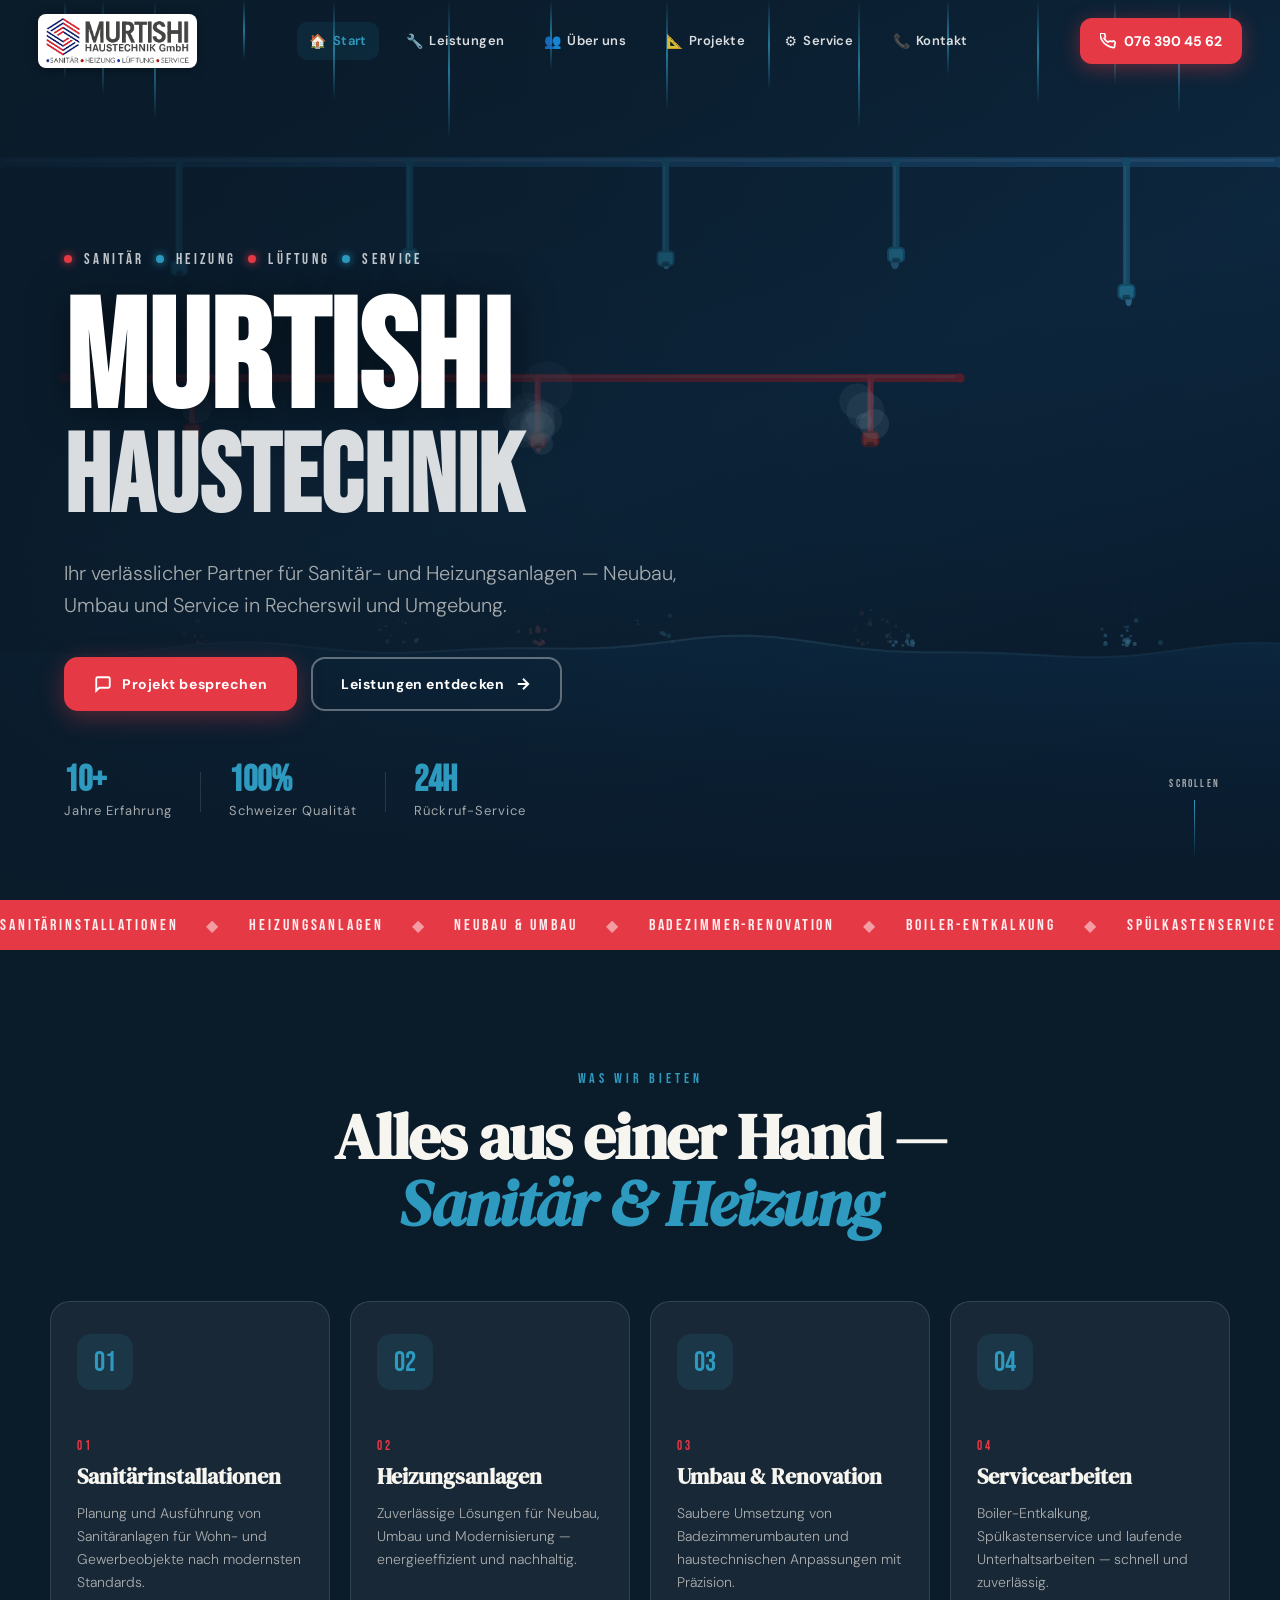
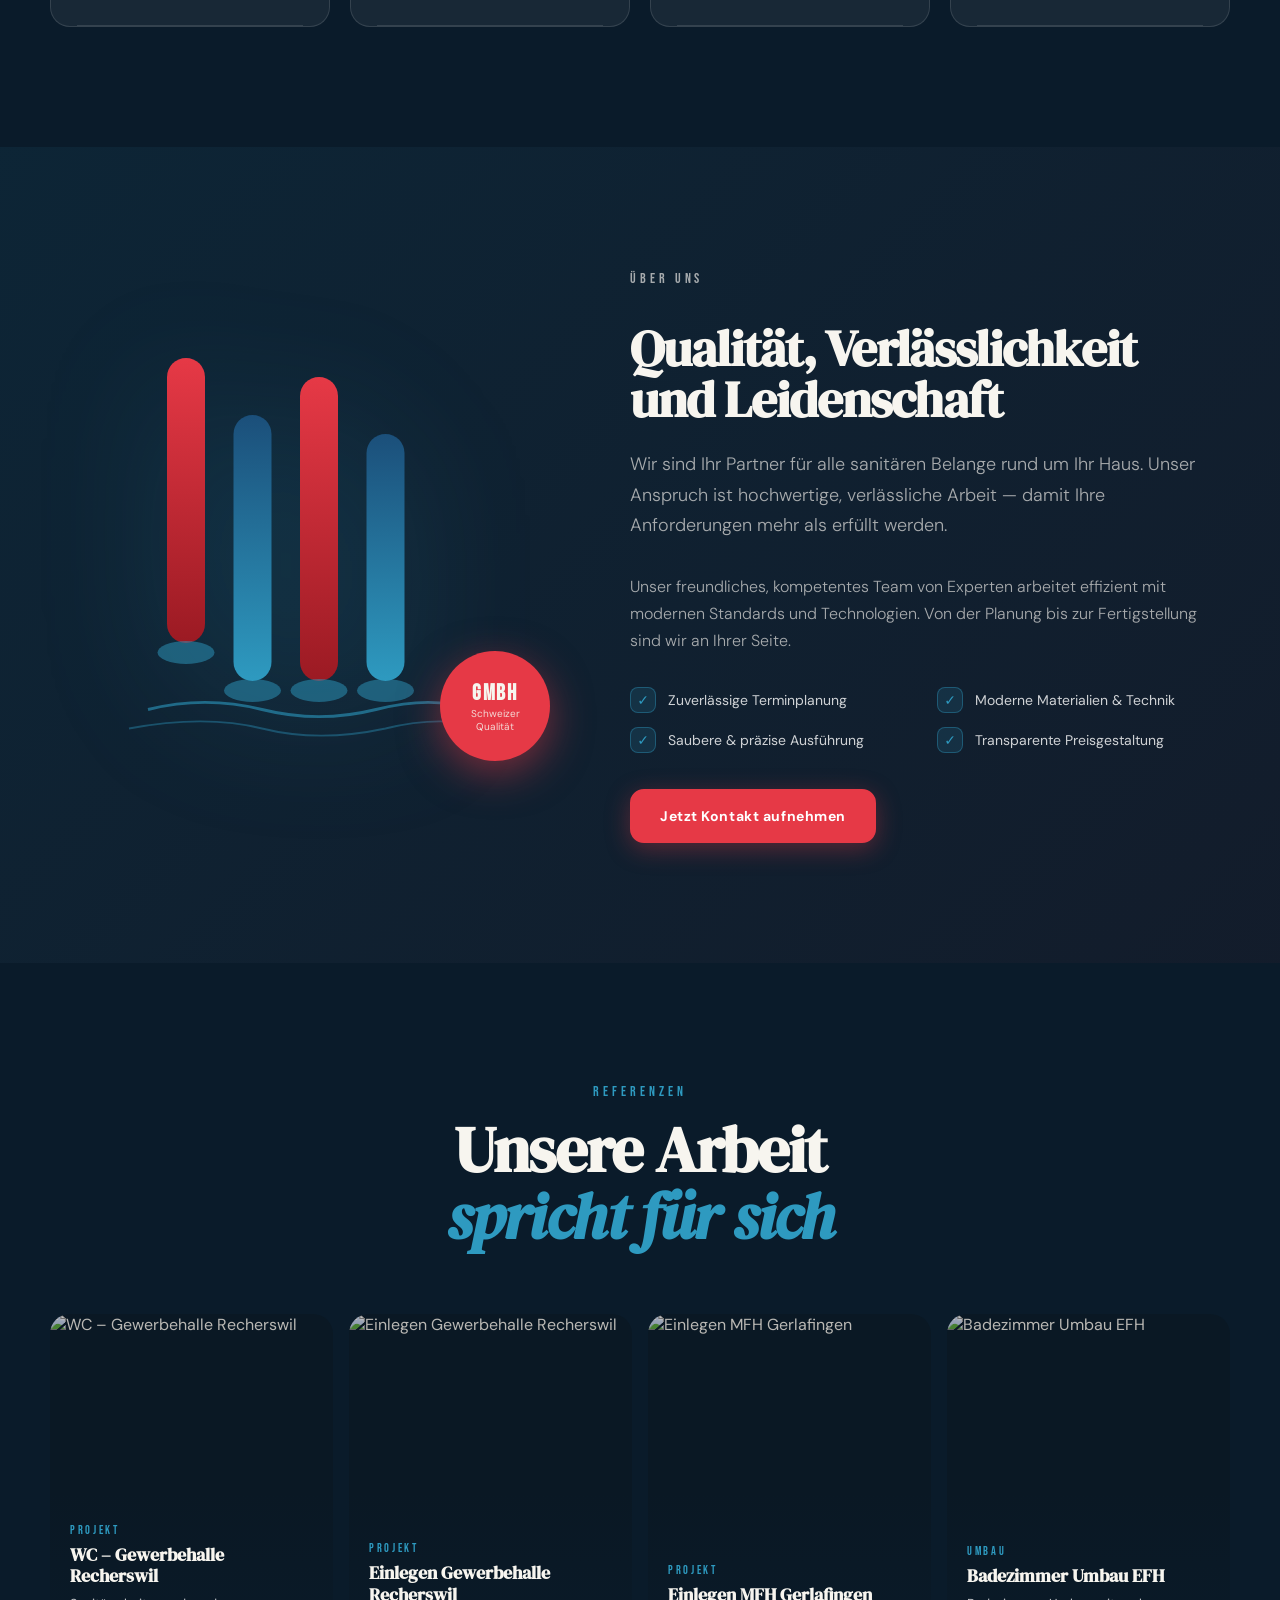
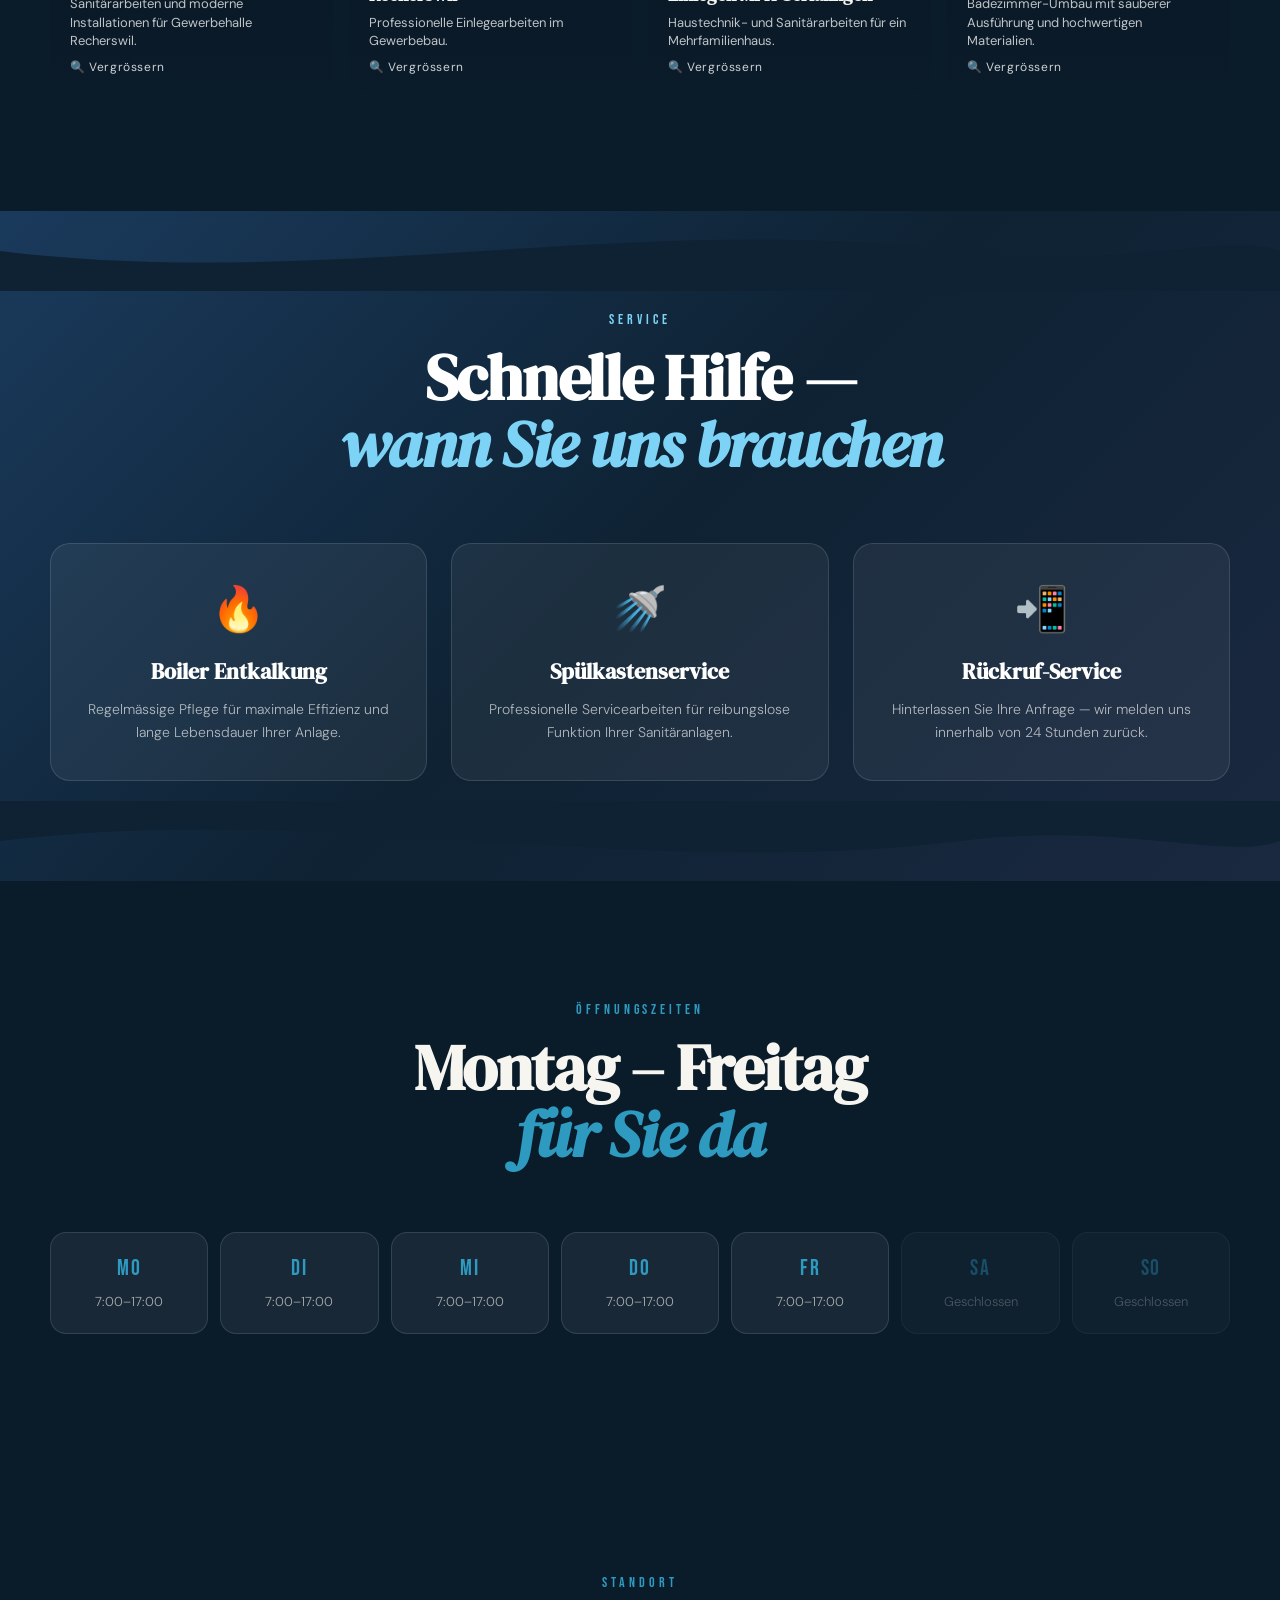
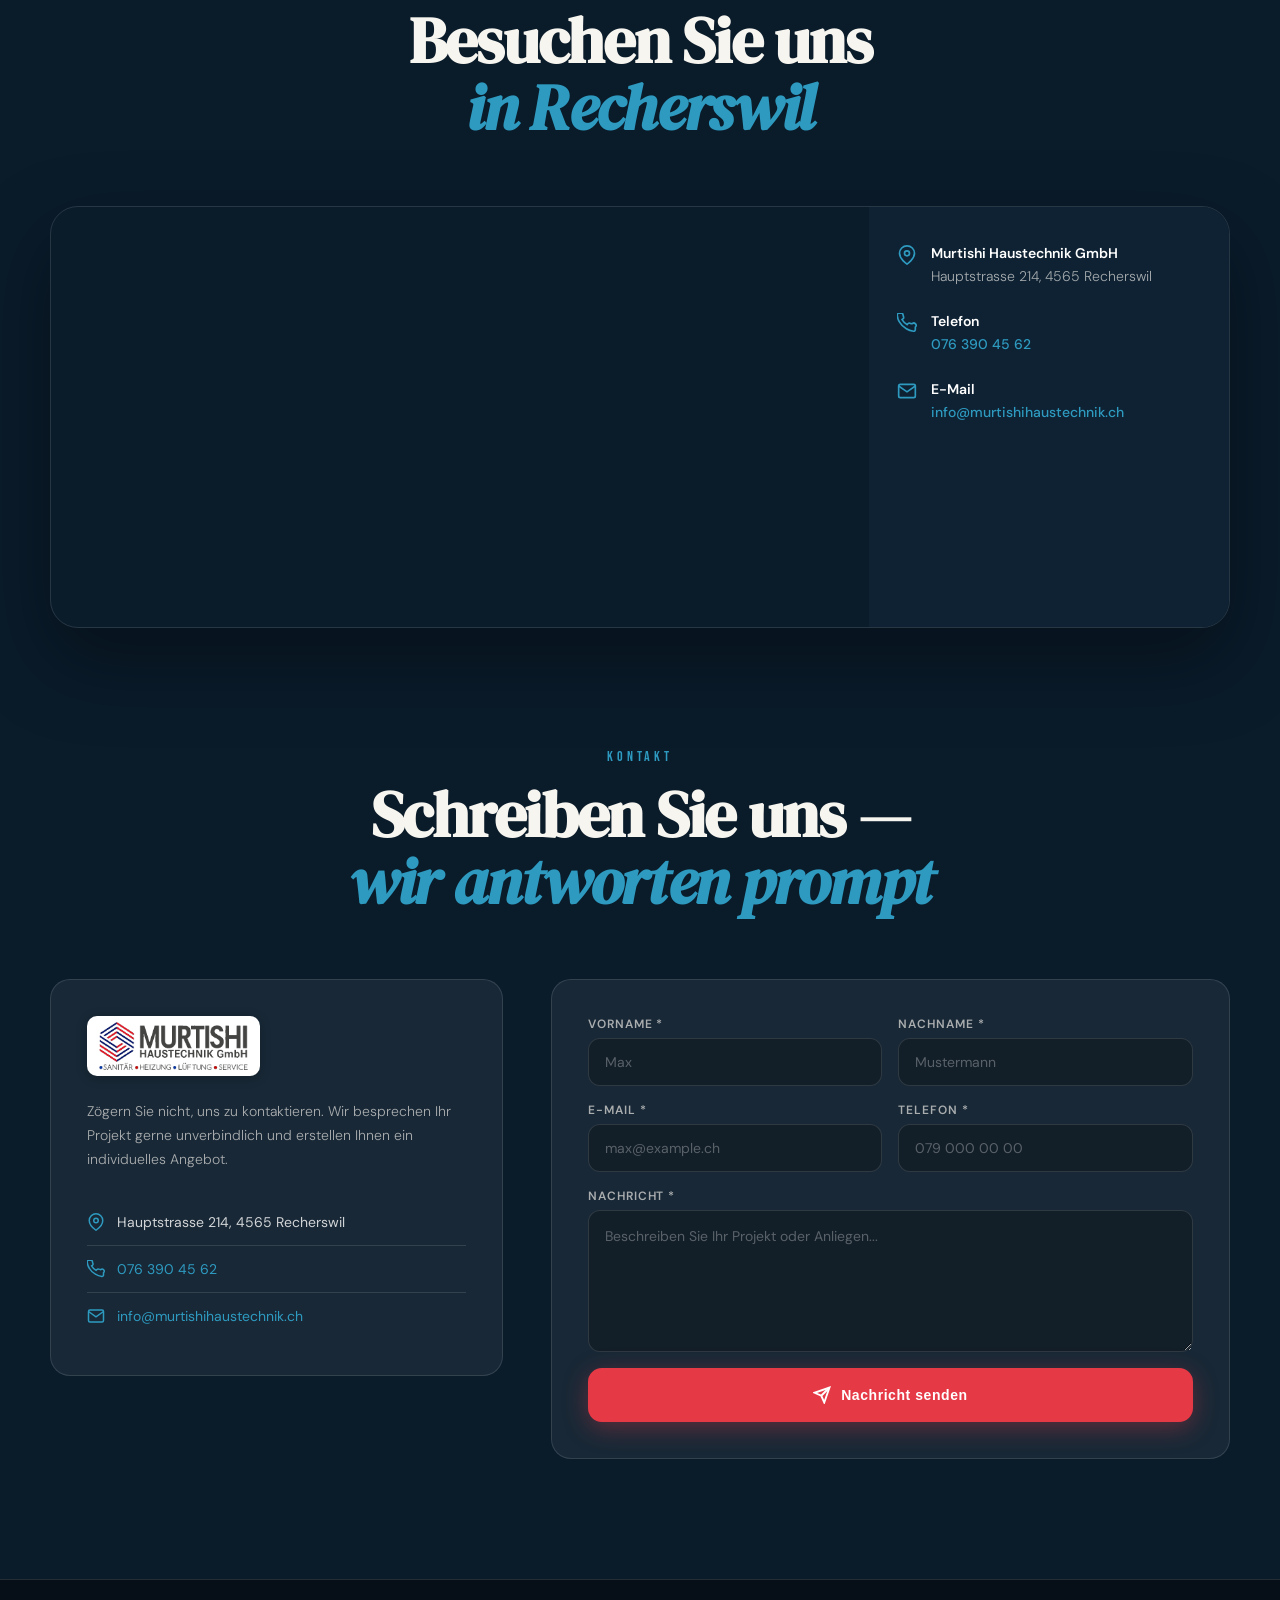
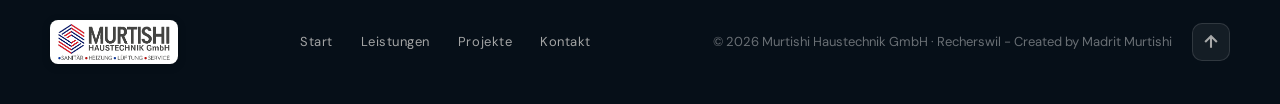
==== index.html @ e4f998e2 "Murtishi Haustechnik Website" ====
<!doctype html>
<html lang="de">
<head>
  <meta charset="utf-8" />
  <meta name="viewport" content="width=device-width, initial-scale=1" />
  <title>Murtishi Haustechnik GmbH | Sanitär · Heizung · Lüftung · Service</title>
  <meta name="description" content="Murtishi Haustechnik GmbH – verlässlicher Partner für Sanitär- und Heizungsanlagen bei Neubau und Umbau in Recherswil." />
  <link rel="preconnect" href="https://fonts.googleapis.com">
  <link rel="preconnect" href="https://fonts.gstatic.com" crossorigin>
  <link href="https://fonts.googleapis.com/css2?family=Bebas+Neue&family=DM+Sans:ital,wght@0,300;0,400;0,500;0,700;1,300&family=DM+Serif+Display:ital@0;1&display=swap" rel="stylesheet">
  <link rel="stylesheet" href="style.css" />
  <script src="https://identity.netlify.com/v1/netlify-identity-widget.js"></script>
</head>
<body>

  <!-- ══════════ NAVIGATION ══════════ -->
  <header class="topbar" id="topbar">
    <a class="brand" href="#home" aria-label="Murtishi Haustechnik Startseite">
      <img src="assets/img/logo.png" alt="Murtishi Haustechnik GmbH" class="brand-logo">
    </a>

    <button class="menu-toggle" type="button" aria-label="Menü öffnen" aria-expanded="false" aria-controls="mainNav">
      <span></span><span></span><span></span>
    </button>

    <nav class="main-nav" id="mainNav">
      <a href="#home" class="nav-link"><span class="nav-icon">🏠</span><span>Start</span></a>
      <a href="#leistungen" class="nav-link"><span class="nav-icon">🔧</span><span>Leistungen</span></a>
      <a href="#ueber-uns" class="nav-link"><span class="nav-icon">👥</span><span>Über uns</span></a>
      <a href="#projekte" class="nav-link"><span class="nav-icon">📐</span><span>Projekte</span></a>
      <a href="#service" class="nav-link"><span class="nav-icon">⚙️</span><span>Service</span></a>
      <a href="#kontakt" class="nav-link"><span class="nav-icon">📞</span><span>Kontakt</span></a>
    </nav>

    <a class="nav-cta" href="tel:+41763904562">
      <svg width="16" height="16" fill="none" stroke="currentColor" stroke-width="2.5" viewBox="0 0 24 24"><path d="M22 16.92v3a2 2 0 01-2.18 2 19.79 19.79 0 01-8.63-3.07A19.5 19.5 0 013.07 11 19.79 19.79 0 01.22 2.38 2 2 0 012.2.22h3a2 2 0 012 1.72 12.84 12.84 0 00.7 2.81 2 2 0 01-.45 2.11L6.09 7.91a16 16 0 006 6l1.27-1.27a2 2 0 012.11-.45 12.84 12.84 0 002.81.7A2 2 0 0122 16.92z"/></svg>
      076 390 45 62
    </a>
  </header>

  <main>

    <!-- ══════════ HERO mit Wasserfall-Animation ══════════ -->
    <section class="hero" id="home">
      <!-- Wasserfall Hintergrund-Animation -->
      <div class="waterfall-bg">
        <canvas id="waterfallCanvas"></canvas>
        <div class="water-overlay"></div>
      </div>

      <!-- Wasserfall-Tropfen (CSS) -->
      <div class="drops-container">
        <div class="drop"></div><div class="drop"></div><div class="drop"></div>
        <div class="drop"></div><div class="drop"></div><div class="drop"></div>
        <div class="drop"></div><div class="drop"></div><div class="drop"></div>
        <div class="drop"></div><div class="drop"></div><div class="drop"></div>
        <div class="drop"></div><div class="drop"></div><div class="drop"></div>
      </div>

      <div class="hero-content">
        <div class="hero-tag reveal">
          <span class="dot red"></span>Sanitär
          <span class="dot blue"></span>Heizung
          <span class="dot red"></span>Lüftung
          <span class="dot blue"></span>Service
        </div>
        <h1 class="hero-title reveal">
          <span class="line1">Murtishi</span>
          <span class="line2">Haus<em>technik</em></span>
        </h1>
        <p class="hero-sub reveal">Ihr verlässlicher Partner für Sanitär- und Heizungsanlagen — Neubau, Umbau und Service in Recherswil und Umgebung.</p>
        <div class="hero-actions reveal">
          <a class="btn primary" href="#kontakt">
            <svg width="18" height="18" fill="none" stroke="currentColor" stroke-width="2.5" viewBox="0 0 24 24"><path d="M21 15a2 2 0 01-2 2H7l-4 4V5a2 2 0 012-2h14a2 2 0 012 2z"/></svg>
            Projekt besprechen
          </a>
          <a class="btn ghost" href="#leistungen">
            Leistungen entdecken
            <svg width="18" height="18" fill="none" stroke="currentColor" stroke-width="2.5" viewBox="0 0 24 24"><path d="M5 12h14M12 5l7 7-7 7"/></svg>
          </a>
        </div>
        <div class="hero-stats reveal">
          <div class="stat"><strong>10+</strong><span>Jahre Erfahrung</span></div>
          <div class="stat-div"></div>
          <div class="stat"><strong>100%</strong><span>Schweizer Qualität</span></div>
          <div class="stat-div"></div>
          <div class="stat"><strong>24h</strong><span>Rückruf-Service</span></div>
        </div>
      </div>

      <div class="hero-scroll-hint">
        <span>Scrollen</span>
        <div class="scroll-line"></div>
      </div>
    </section>

    <!-- ══════════ LEISTUNGSBAND ══════════ -->
    <div class="band">
      <div class="band-track">
        <span>Sanitärinstallationen</span>
        <span class="band-dot">◆</span>
        <span>Heizungsanlagen</span>
        <span class="band-dot">◆</span>
        <span>Neubau & Umbau</span>
        <span class="band-dot">◆</span>
        <span>Badezimmer-Renovation</span>
        <span class="band-dot">◆</span>
        <span>Boiler-Entkalkung</span>
        <span class="band-dot">◆</span>
        <span>Spülkastenservice</span>
        <span class="band-dot">◆</span>
        <span>Lüftungsanlagen</span>
        <span class="band-dot">◆</span>
        <span>Sanitärinstallationen</span>
        <span class="band-dot">◆</span>
        <span>Heizungsanlagen</span>
        <span class="band-dot">◆</span>
        <span>Neubau & Umbau</span>
        <span class="band-dot">◆</span>
        <span>Badezimmer-Renovation</span>
        <span class="band-dot">◆</span>
        <span>Boiler-Entkalkung</span>
        <span class="band-dot">◆</span>
      </div>
    </div>

    <!-- ══════════ LEISTUNGEN ══════════ -->
    <section class="section" id="leistungen">
      <div class="wrap">
        <div class="section-head reveal">
          <p class="eyebrow">Was wir bieten</p>
          <h2>Alles aus einer Hand —<br><em>Sanitär & Heizung</em></h2>
        </div>
        <div class="service-grid">
          <article class="scard reveal">
            <div class="scard-icon">
              <svg width="36" height="36" fill="none" stroke="currentColor" stroke-width="1.5" viewBox="0 0 24 24"><path d="M21 16V8a2 2 0 00-1-1.73l-7-4a2 2 0 00-2 0l-7 4A2 2 0 003 8v8a2 2 0 001 1.73l7 4a2 2 0 002 0l7-4A2 2 0 0021 16z"/><polyline points="3.27 6.96 12 12.01 20.73 6.96"/><line x1="12" y1="22.08" x2="12" y2="12"/></svg>
            </div>
            <span class="scard-num">01</span>
            <h3>Sanitär&shy;installationen</h3>
            <p>Planung und Ausführung von Sanitäranlagen für Wohn- und Gewerbeobjekte nach modernsten Standards.</p>
            <div class="scard-line"></div>
          </article>
          <article class="scard reveal">
            <div class="scard-icon">
              <svg width="36" height="36" fill="none" stroke="currentColor" stroke-width="1.5" viewBox="0 0 24 24"><path d="M12 22s8-4 8-10V5l-8-3-8 3v7c0 6 8 10 8 10z"/></svg>
            </div>
            <span class="scard-num">02</span>
            <h3>Heizungs&shy;anlagen</h3>
            <p>Zuverlässige Lösungen für Neubau, Umbau und Modernisierung — energieeffizient und nachhaltig.</p>
            <div class="scard-line"></div>
          </article>
          <article class="scard reveal">
            <div class="scard-icon">
              <svg width="36" height="36" fill="none" stroke="currentColor" stroke-width="1.5" viewBox="0 0 24 24"><rect x="3" y="3" width="18" height="18" rx="2"/><path d="M9 9h6M9 12h6M9 15h4"/></svg>
            </div>
            <span class="scard-num">03</span>
            <h3>Umbau & Renovation</h3>
            <p>Saubere Umsetzung von Badezimmerumbauten und haustechnischen Anpassungen mit Präzision.</p>
            <div class="scard-line"></div>
          </article>
          <article class="scard reveal">
            <div class="scard-icon">
              <svg width="36" height="36" fill="none" stroke="currentColor" stroke-width="1.5" viewBox="0 0 24 24"><circle cx="12" cy="12" r="3"/><path d="M19.07 4.93a10 10 0 010 14.14M4.93 4.93a10 10 0 000 14.14"/></svg>
            </div>
            <span class="scard-num">04</span>
            <h3>Service&shy;arbeiten</h3>
            <p>Boiler-Entkalkung, Spülkastenservice und laufende Unterhaltsarbeiten — schnell und zuverlässig.</p>
            <div class="scard-line"></div>
          </article>
        </div>
      </div>
    </section>

    <!-- ══════════ ÜBER UNS ══════════ -->
    <section class="about-section" id="ueber-uns">
      <div class="wrap about-wrap">
        <div class="about-visual reveal">
          <div class="about-shape">
            <svg viewBox="0 0 400 450" fill="none" xmlns="http://www.w3.org/2000/svg">
              <!-- Stilisierter Wasserfall / Rohr-Grafik -->
              <rect x="60" y="20" width="40" height="300" rx="20" fill="url(#pipe1)"/>
              <rect x="130" y="80" width="40" height="280" rx="20" fill="url(#pipe2)"/>
              <rect x="200" y="40" width="40" height="320" rx="20" fill="url(#pipe1)"/>
              <rect x="270" y="100" width="40" height="260" rx="20" fill="url(#pipe2)"/>
              <!-- Wassereffekt unten -->
              <ellipse cx="80" cy="330" rx="30" ry="12" fill="#2e9ac0" opacity="0.5"/>
              <ellipse cx="150" cy="370" rx="30" ry="12" fill="#2e9ac0" opacity="0.5"/>
              <ellipse cx="220" cy="370" rx="30" ry="12" fill="#2e9ac0" opacity="0.5"/>
              <ellipse cx="290" cy="370" rx="30" ry="12" fill="#2e9ac0" opacity="0.5"/>
              <!-- Wellenlinien -->
              <path d="M40 390 Q100 375 160 390 Q220 405 280 390 Q340 375 380 390" stroke="#2e9ac0" stroke-width="3" opacity="0.6" fill="none"/>
              <path d="M20 410 Q100 395 160 410 Q220 425 290 410 Q350 395 400 410" stroke="#2e9ac0" stroke-width="2" opacity="0.4" fill="none"/>
              <defs>
                <linearGradient id="pipe1" x1="0" y1="0" x2="0" y2="1">
                  <stop offset="0%" stop-color="#e63946"/>
                  <stop offset="100%" stop-color="#9b1a23"/>
                </linearGradient>
                <linearGradient id="pipe2" x1="0" y1="0" x2="0" y2="1">
                  <stop offset="0%" stop-color="#1b4f7a"/>
                  <stop offset="100%" stop-color="#2e9ac0"/>
                </linearGradient>
              </defs>
            </svg>
          </div>
          <div class="about-badge">
            <strong>GmbH</strong>
            <span>Schweizer<br>Qualität</span>
          </div>
        </div>
        <div class="about-content reveal">
          <p class="eyebrow">Über uns</p>
          <h2>Qualität, Verlässlichkeit<br>und <em>Leidenschaft</em></h2>
          <p class="about-lead">Wir sind Ihr Partner für alle sanitären Belange rund um Ihr Haus. Unser Anspruch ist hochwertige, verlässliche Arbeit — damit Ihre Anforderungen mehr als erfüllt werden.</p>
          <p>Unser freundliches, kompetentes Team von Experten arbeitet effizient mit modernen Standards und Technologien. Von der Planung bis zur Fertigstellung sind wir an Ihrer Seite.</p>
          <div class="about-features">
            <div class="afeat"><div class="afeat-icon">✓</div><span>Zuverlässige Terminplanung</span></div>
            <div class="afeat"><div class="afeat-icon">✓</div><span>Moderne Materialien & Technik</span></div>
            <div class="afeat"><div class="afeat-icon">✓</div><span>Saubere & präzise Ausführung</span></div>
            <div class="afeat"><div class="afeat-icon">✓</div><span>Transparente Preisgestaltung</span></div>
          </div>
          <a class="btn primary" href="#kontakt">Jetzt Kontakt aufnehmen</a>
        </div>
      </div>
    </section>

    <!-- ══════════ PROJEKTE ══════════ -->
    <section class="section" id="projekte">
      <div class="wrap">
        <div class="section-head reveal">
          <p class="eyebrow">Referenzen</p>
          <h2>Unsere Arbeit<br><em>spricht für sich</em></h2>
        </div>
        <div class="project-grid">
          <article class="pcard reveal">
            <div class="pcard-img">
              <img src="https://murtishihaustechnik.ch/.cm4all/uproc.php/0/.IMG_0296.jpg/picture-200?_=19ab09d5cd1" alt="WC Gewerbehalle Recherswil" loading="lazy">
              <div class="pcard-overlay">
                <span class="pcard-cat">Projekt</span>
                <h3>WC – Gewerbehalle Recherswil</h3>
              </div>
            </div>
          </article>
          <article class="pcard reveal">
            <div class="pcard-img">
              <img src="https://murtishihaustechnik.ch/.cm4all/uproc.php/0/.IMG_9589.jpg/picture-200?_=19ab09d7ee4" alt="Einlegen Gewerbehalle" loading="lazy">
              <div class="pcard-overlay">
                <span class="pcard-cat">Projekt</span>
                <h3>Einlegen Gewerbehalle Recherswil</h3>
              </div>
            </div>
          </article>
          <article class="pcard reveal">
            <div class="pcard-img">
              <img src="https://murtishihaustechnik.ch/.cm4all/uproc.php/0/.Screenshot%202025-11-22%20140717.png/picture-200?_=19ab0a02d33" alt="MFH Gerlafingen" loading="lazy">
              <div class="pcard-overlay">
                <span class="pcard-cat">Projekt</span>
                <h3>Einlegen MFH Gerlafingen</h3>
              </div>
            </div>
          </article>
          <article class="pcard reveal">
            <div class="pcard-img">
              <img src="https://murtishihaustechnik.ch/.cm4all/uproc.php/0/.IMG_1553.jpg/picture-200?_=19ab0a97743" alt="Badezimmer Umbau" loading="lazy">
              <div class="pcard-overlay">
                <span class="pcard-cat">Umbau</span>
                <h3>Badezimmer Umbau EFH</h3>
              </div>
            </div>
          </article>
        </div>
      </div>
    </section>

    <!-- ══════════ SERVICE ══════════ -->
    <section class="service-section" id="service">
      <div class="water-wave-top">
        <svg viewBox="0 0 1440 80" preserveAspectRatio="none"><path d="M0,40 C360,80 720,0 1080,40 C1260,60 1380,20 1440,40 L1440,80 L0,80 Z" fill="#0e2233"/></svg>
      </div>
      <div class="wrap">
        <div class="section-head reveal">
          <p class="eyebrow" style="color:#7dd3f5">Service</p>
          <h2 style="color:#fff">Schnelle Hilfe —<br><em style="color:#7dd3f5">wann Sie uns brauchen</em></h2>
        </div>
        <div class="service-cards">
          <article class="svcard reveal">
            <div class="svcard-icon">🔥</div>
            <h3>Boiler Entkalkung</h3>
            <p>Regelmässige Pflege für maximale Effizienz und lange Lebensdauer Ihrer Anlage.</p>
          </article>
          <article class="svcard reveal">
            <div class="svcard-icon">🚿</div>
            <h3>Spülkastenservice</h3>
            <p>Professionelle Servicearbeiten für reibungslose Funktion Ihrer Sanitäranlagen.</p>
          </article>
          <article class="svcard reveal">
            <div class="svcard-icon">📲</div>
            <h3>Rückruf-Service</h3>
            <p>Hinterlassen Sie Ihre Anfrage — wir melden uns innerhalb von 24 Stunden zurück.</p>
          </article>
        </div>
      </div>
      <div class="water-wave-bottom">
        <svg viewBox="0 0 1440 80" preserveAspectRatio="none"><path d="M0,40 C360,0 720,80 1080,40 C1260,20 1380,60 1440,40 L1440,0 L0,0 Z" fill="#0e2233"/></svg>
      </div>
    </section>

    <!-- ══════════ ÖFFNUNGSZEITEN ══════════ -->
    <section class="section" id="oeffnungszeiten">
      <div class="wrap">
        <div class="section-head reveal">
          <p class="eyebrow">Öffnungszeiten</p>
          <h2>Montag – Freitag<br><em>für Sie da</em></h2>
        </div>
        <div class="hours-strip reveal">
          <div class="hday"><span class="hday-name">Mo</span><span class="hday-time">7:00–17:00</span></div>
          <div class="hday"><span class="hday-name">Di</span><span class="hday-time">7:00–17:00</span></div>
          <div class="hday"><span class="hday-name">Mi</span><span class="hday-time">7:00–17:00</span></div>
          <div class="hday"><span class="hday-name">Do</span><span class="hday-time">7:00–17:00</span></div>
          <div class="hday"><span class="hday-name">Fr</span><span class="hday-time">7:00–17:00</span></div>
          <div class="hday closed"><span class="hday-name">Sa</span><span class="hday-time">Geschlossen</span></div>
          <div class="hday closed"><span class="hday-name">So</span><span class="hday-time">Geschlossen</span></div>
        </div>
      </div>
    </section>

    <!-- ══════════ KARTE ══════════ -->
    <section class="section map-section">
      <div class="wrap">
        <div class="section-head reveal">
          <p class="eyebrow">Standort</p>
          <h2>Besuchen Sie uns<br><em>in Recherswil</em></h2>
        </div>
        <div class="map-wrap reveal">
          <iframe title="Google Maps Murtishi Haustechnik" src="https://www.google.com/maps?q=Hauptstrasse%20214%2C%204565%20Recherswil%2C%20Schweiz&output=embed" loading="lazy" referrerpolicy="no-referrer-when-downgrade"></iframe>
          <div class="map-info">
            <div class="map-address">
              <svg width="20" height="20" fill="none" stroke="currentColor" stroke-width="2" viewBox="0 0 24 24"><path d="M21 10c0 7-9 13-9 13s-9-6-9-13a9 9 0 0118 0z"/><circle cx="12" cy="10" r="3"/></svg>
              <div>
                <strong>Murtishi Haustechnik GmbH</strong>
                <span>Hauptstrasse 214, 4565 Recherswil</span>
              </div>
            </div>
            <div class="map-address">
              <svg width="20" height="20" fill="none" stroke="currentColor" stroke-width="2" viewBox="0 0 24 24"><path d="M22 16.92v3a2 2 0 01-2.18 2 19.79 19.79 0 01-8.63-3.07A19.5 19.5 0 013.07 11 19.79 19.79 0 01.22 2.38 2 2 0 012.2.22h3a2 2 0 012 1.72 12.84 12.84 0 00.7 2.81 2 2 0 01-.45 2.11L6.09 7.91a16 16 0 006 6l1.27-1.27a2 2 0 012.11-.45 12.84 12.84 0 002.81.7A2 2 0 0122 16.92z"/></svg>
              <div>
                <strong>Telefon</strong>
                <a href="tel:+41763904562">076 390 45 62</a>
              </div>
            </div>
            <div class="map-address">
              <svg width="20" height="20" fill="none" stroke="currentColor" stroke-width="2" viewBox="0 0 24 24"><path d="M4 4h16c1.1 0 2 .9 2 2v12c0 1.1-.9 2-2 2H4c-1.1 0-2-.9-2-2V6c0-1.1.9-2 2-2z"/><polyline points="22,6 12,13 2,6"/></svg>
              <div>
                <strong>E-Mail</strong>
                <a href="mailto:info@murtishihaustechnik.ch">info@murtishihaustechnik.ch</a>
              </div>
            </div>
          </div>
        </div>
      </div>
    </section>

    <!-- ══════════ KONTAKT ══════════ -->
    <section class="contact-section" id="kontakt">
      <div class="wrap">
        <div class="section-head reveal">
          <p class="eyebrow">Kontakt</p>
          <h2>Schreiben Sie uns —<br><em>wir antworten prompt</em></h2>
        </div>
        <div class="contact-wrap">
          <div class="contact-info reveal">
            <img src="assets/img/logo.png" alt="Murtishi Haustechnik GmbH" class="contact-logo">
            <p>Zögern Sie nicht, uns zu kontaktieren. Wir besprechen Ihr Projekt gerne unverbindlich und erstellen Ihnen ein individuelles Angebot.</p>
            <div class="cinfo-item">
              <svg width="18" height="18" fill="none" stroke="currentColor" stroke-width="2" viewBox="0 0 24 24"><path d="M21 10c0 7-9 13-9 13s-9-6-9-13a9 9 0 0118 0z"/><circle cx="12" cy="10" r="3"/></svg>
              Hauptstrasse 214, 4565 Recherswil
            </div>
            <div class="cinfo-item">
              <svg width="18" height="18" fill="none" stroke="currentColor" stroke-width="2" viewBox="0 0 24 24"><path d="M22 16.92v3a2 2 0 01-2.18 2 19.79 19.79 0 01-8.63-3.07A19.5 19.5 0 013.07 11 19.79 19.79 0 01.22 2.38 2 2 0 012.2.22h3a2 2 0 012 1.72 12.84 12.84 0 00.7 2.81 2 2 0 01-.45 2.11L6.09 7.91a16 16 0 006 6l1.27-1.27a2 2 0 012.11-.45 12.84 12.84 0 002.81.7A2 2 0 0122 16.92z"/></svg>
              <a href="tel:+41763904562">076 390 45 62</a>
            </div>
            <div class="cinfo-item">
              <svg width="18" height="18" fill="none" stroke="currentColor" stroke-width="2" viewBox="0 0 24 24"><path d="M4 4h16c1.1 0 2 .9 2 2v12c0 1.1-.9 2-2 2H4c-1.1 0-2-.9-2-2V6c0-1.1.9-2 2-2z"/><polyline points="22,6 12,13 2,6"/></svg>
              <a href="mailto:info@murtishihaustechnik.ch">info@murtishihaustechnik.ch</a>
            </div>
          </div>

          <form class="contact-form reveal" action="https://formsubmit.co/info@murtishihaustechnik.ch" method="POST">
            <input type="hidden" name="_subject" value="Neue Anfrage über die Webseite">
            <input type="hidden" name="_captcha" value="false">
            <div class="form-row">
              <div class="form-field">
                <label>Vorname *</label>
                <input name="vorname" required placeholder="Max">
              </div>
              <div class="form-field">
                <label>Nachname *</label>
                <input name="nachname" required placeholder="Mustermann">
              </div>
            </div>
            <div class="form-row">
              <div class="form-field">
                <label>E-Mail *</label>
                <input type="email" name="email" required placeholder="max@example.ch">
              </div>
              <div class="form-field">
                <label>Telefon *</label>
                <input type="tel" name="telefon" required placeholder="079 000 00 00">
              </div>
            </div>
            <div class="form-field">
              <label>Nachricht *</label>
              <textarea name="nachricht" rows="5" required placeholder="Beschreiben Sie Ihr Projekt oder Anliegen..."></textarea>
            </div>
            <button class="btn primary" type="submit">
              <svg width="18" height="18" fill="none" stroke="currentColor" stroke-width="2.5" viewBox="0 0 24 24"><line x1="22" y1="2" x2="11" y2="13"/><polygon points="22 2 15 22 11 13 2 9 22 2"/></svg>
              Nachricht senden
            </button>
          </form>
        </div>
      </div>
    </section>

  </main>

  <!-- ══════════ FOOTER ══════════ -->
  <footer class="footer">
    <div class="wrap footer-inner">
      <img src="assets/img/logo.png" alt="Murtishi Haustechnik GmbH" class="footer-logo">
      <div class="footer-links">
        <a href="#home">Start</a>
        <a href="#leistungen">Leistungen</a>
        <a href="#projekte">Projekte</a>
        <a href="#kontakt">Kontakt</a>
      </div>
      <div class="footer-copy">
        <p>© 2026 Murtishi Haustechnik GmbH · Recherswil - Created by Madrit Murtishi</p>
        <a href="#home" class="back-top">
          <svg width="20" height="20" fill="none" stroke="currentColor" stroke-width="2.5" viewBox="0 0 24 24"><path d="M12 19V5M5 12l7-7 7 7"/></svg>
        </a>
      </div>
    </div>
  </footer>

  <script src="script.js"></script>

<script>
  if (window.netlifyIdentity) {
    window.netlifyIdentity.on("init", user => {
      if (!user && window.location.hash.includes("invite_token")) {
        window.netlifyIdentity.open("signup");
      }
    });
  }
</script>

</body>
</html>
---- style.css ----
/* ═══════════════════════════════════════════════
   MURTISHI HAUSTECHNIK — Redesign 2026
   Fonts: Bebas Neue (display), DM Serif Display (headings), DM Sans (body)
   Palette: Deep Navy · Red · Blue · White
═══════════════════════════════════════════════ */

:root {
  --navy:    #0e2233;
  --navy2:   #0a1b2a;
  --red:     #e63946;
  --red2:    #b52a35;
  --blue:    #2e9ac0;
  --blue2:   #1b6a8c;
  --white:   #f7f5ef;
  --muted:   rgba(247,245,239,0.65);
  --panel:   rgba(255,255,255,0.06);
  --line:    rgba(255,255,255,0.12);
  --gold:    #d4ae68;
  --shadow:  0 32px 80px rgba(0,0,0,0.35);
  --radius:  20px;
}

*, *::before, *::after { box-sizing: border-box; margin: 0; }
html { scroll-behavior: smooth; }
body {
  font-family: 'DM Sans', system-ui, sans-serif;
  background: var(--navy2);
  color: var(--white);
  overflow-x: hidden;
}
a { color: inherit; text-decoration: none; }
img { max-width: 100%; display: block; }

/* ══ TYPOGRAPHY ══ */
h1, h2 {
  font-family: 'DM Serif Display', Georgia, serif;
  line-height: 1.0;
  letter-spacing: -0.02em;
}
em { font-style: italic; color: var(--blue); }
h2 em { color: var(--blue); }
.eyebrow {
  font-family: 'Bebas Neue', sans-serif;
  font-size: 14px;
  letter-spacing: 0.28em;
  color: var(--blue);
  text-transform: uppercase;
  display: block;
  margin-bottom: 16px;
}
.wrap {
  width: min(1180px, calc(100% - 40px));
  margin: 0 auto;
}
.section { padding: 120px 0; }
.section-head {
  text-align: center;
  margin-bottom: 64px;
}
.section-head h2 {
  font-size: clamp(38px, 5vw, 72px);
  line-height: 1.05;
}

/* ══ NAV ══ */
.topbar {
  position: fixed;
  z-index: 1000;
  top: 0; left: 0; right: 0;
  height: 80px;
  padding: 0 clamp(16px, 3vw, 48px);
  display: flex;
  align-items: center;
  gap: 24px;
  background: rgba(14,34,51,0.0);
  backdrop-filter: blur(0px);
  transition: background 0.4s ease, backdrop-filter 0.4s ease, border-bottom 0.4s ease;
  border-bottom: 1px solid transparent;
}
.topbar.scrolled {
  background: rgba(14,34,51,0.96);
  backdrop-filter: blur(20px);
  border-bottom: 1px solid var(--line);
}
.brand { display: flex; align-items: center; }
.brand-logo {
  height: 54px;
  width: auto;
  object-fit: contain;
  background: #fff; border-radius: 8px; padding: 4px 8px; box-shadow: 0 2px 12px rgba(0,0,0,0.3);
}
.main-nav {
  flex: 1;
  display: flex;
  justify-content: center;
  align-items: center;
  gap: 6px;
}
.nav-link {
  display: flex;
  align-items: center;
  gap: 6px;
  padding: 8px 14px;
  border-radius: 10px;
  font-size: 13px;
  font-weight: 600;
  color: rgba(255,255,255,0.85);
  letter-spacing: 0.03em;
  transition: background 0.2s, color 0.2s;
  position: relative;
}
.nav-link::after {
  content: '';
  position: absolute;
  bottom: 4px; left: 14px; right: 14px;
  height: 2px;
  background: var(--blue);
  border-radius: 2px;
  transform: scaleX(0);
  transition: transform 0.25s ease;
}
.nav-link:hover { background: rgba(255,255,255,0.08); color: #fff; }
.nav-link:hover::after { transform: scaleX(1); }
.nav-icon { font-size: 14px; }
.nav-cta {
  display: inline-flex;
  align-items: center;
  gap: 8px;
  height: 46px;
  padding: 0 20px;
  background: var(--red);
  color: #fff;
  border-radius: 12px;
  font-weight: 700;
  font-size: 14px;
  white-space: nowrap;
  transition: background 0.2s, transform 0.15s;
  box-shadow: 0 4px 20px rgba(230,57,70,0.4);
}
.nav-cta:hover { background: var(--red2); transform: translateY(-1px); }

.menu-toggle {
  display: none;
  flex-direction: column;
  gap: 5px;
  width: 40px; height: 40px;
  justify-content: center;
  align-items: center;
  background: rgba(255,255,255,0.08);
  border: 1px solid var(--line);
  border-radius: 10px;
  cursor: pointer;
  margin-left: auto;
}
.menu-toggle span {
  display: block;
  width: 20px; height: 2px;
  background: #fff;
  border-radius: 2px;
  transition: transform 0.3s, opacity 0.3s;
}
.menu-toggle.open span:nth-child(1) { transform: translateY(7px) rotate(45deg); }
.menu-toggle.open span:nth-child(2) { opacity: 0; }
.menu-toggle.open span:nth-child(3) { transform: translateY(-7px) rotate(-45deg); }

/* ══ BUTTONS ══ */
.btn {
  display: inline-flex;
  align-items: center;
  justify-content: center;
  gap: 10px;
  height: 54px;
  padding: 0 28px;
  border-radius: 14px;
  font-weight: 700;
  font-size: 14px;
  letter-spacing: 0.04em;
  cursor: pointer;
  border: 2px solid transparent;
  transition: transform 0.15s, box-shadow 0.2s, background 0.2s;
}
.btn.primary {
  background: var(--red);
  color: #fff;
  border-color: var(--red);
  box-shadow: 0 6px 24px rgba(230,57,70,0.35);
}
.btn.primary:hover { background: var(--red2); transform: translateY(-2px); box-shadow: 0 10px 32px rgba(230,57,70,0.45); }
.btn.ghost {
  background: transparent;
  color: #fff;
  border-color: rgba(255,255,255,0.35);
}
.btn.ghost:hover { background: rgba(255,255,255,0.08); transform: translateY(-2px); }

/* ══ HERO ══ */
.hero {
  position: relative;
  min-height: 100vh;
  display: flex;
  align-items: flex-end;
  padding: 0 clamp(20px, 5vw, 80px) 80px;
  overflow: hidden;
  background: linear-gradient(160deg, #0a1b2a 0%, #0d2840 50%, #071525 100%);
}

/* Wasserfall Canvas */
.waterfall-bg {
  position: absolute;
  inset: 0;
  z-index: 0;
}
#waterfallCanvas {
  width: 100%;
  height: 100%;
  opacity: 0.65;
}
.water-overlay {
  position: absolute;
  inset: 0;
  background:
    linear-gradient(to right, rgba(10,27,42,0.88) 0%, rgba(10,27,42,0.42) 50%, rgba(10,27,42,0.1) 100%),
    linear-gradient(to top, rgba(10,27,42,0.85) 0%, transparent 40%);
}

/* Falling drops */
.drops-container {
  position: absolute;
  inset: 0;
  z-index: 1;
  pointer-events: none;
  overflow: hidden;
}
.drop {
  position: absolute;
  width: 2px;
  background: linear-gradient(to bottom, transparent, rgba(46,154,192,0.7), transparent);
  border-radius: 2px;
  animation: dropFall linear infinite;
}
.drop:nth-child(1)  { left:5%;   height:80px;  animation-duration:2.1s; animation-delay:-0.3s; }
.drop:nth-child(2)  { left:12%;  height:120px; animation-duration:1.8s; animation-delay:-1.1s; }
.drop:nth-child(3)  { left:19%;  height:60px;  animation-duration:2.5s; animation-delay:-0.7s; }
.drop:nth-child(4)  { left:26%;  height:100px; animation-duration:2.0s; animation-delay:-1.6s; }
.drop:nth-child(5)  { left:35%;  height:140px; animation-duration:1.6s; animation-delay:-0.4s; }
.drop:nth-child(6)  { left:43%;  height:70px;  animation-duration:2.3s; animation-delay:-0.9s; }
.drop:nth-child(7)  { left:52%;  height:110px; animation-duration:1.9s; animation-delay:-1.3s; }
.drop:nth-child(8)  { left:60%;  height:90px;  animation-duration:2.2s; animation-delay:-0.5s; }
.drop:nth-child(9)  { left:67%;  height:130px; animation-duration:1.7s; animation-delay:-1.8s; }
.drop:nth-child(10) { left:74%;  height:75px;  animation-duration:2.4s; animation-delay:-0.2s; }
.drop:nth-child(11) { left:81%;  height:105px; animation-duration:1.5s; animation-delay:-1.0s; }
.drop:nth-child(12) { left:87%;  height:85px;  animation-duration:2.0s; animation-delay:-1.4s; }
.drop:nth-child(13) { left:92%;  height:115px; animation-duration:1.8s; animation-delay:-0.6s; }
.drop:nth-child(14) { left:96%;  height:65px;  animation-duration:2.6s; animation-delay:-1.2s; }
.drop:nth-child(15) { left:8%;   height:95px;  animation-duration:2.1s; animation-delay:-2.0s; }

@keyframes dropFall {
  0%   { top: -150px; opacity: 0; }
  10%  { opacity: 1; }
  90%  { opacity: 1; }
  100% { top: 110%; opacity: 0; }
}

/* Hero Content */
.hero-content {
  position: relative;
  z-index: 2;
  max-width: 880px;
}
.hero-tag {
  display: flex;
  align-items: center;
  gap: 12px;
  font-family: 'Bebas Neue', sans-serif;
  font-size: 15px;
  letter-spacing: 0.22em;
  color: rgba(255,255,255,0.75);
  margin-bottom: 24px;
}
.dot {
  width: 8px; height: 8px;
  border-radius: 50%;
  display: inline-block;
}
.dot.red  { background: var(--red); box-shadow: 0 0 8px var(--red); }
.dot.blue { background: var(--blue); box-shadow: 0 0 8px var(--blue); }
.hero-title {
  font-family: 'Bebas Neue', sans-serif;
  line-height: 0.9;
  margin-bottom: 28px;
  letter-spacing: 0.01em;
}
.hero-title .line1 {
  display: block;
  font-size: clamp(72px, 12vw, 160px);
  color: #fff;
  text-shadow: 0 4px 40px rgba(0,0,0,0.5);
}
.hero-title .line2 {
  display: block;
  font-size: clamp(54px, 8.5vw, 110px);
  color: rgba(255,255,255,0.85);
}
.hero-title .line2 em {
  color: var(--blue);
  font-style: normal;
}
.hero-sub {
  color: var(--muted);
  font-size: clamp(16px, 1.8vw, 20px);
  line-height: 1.6;
  max-width: 640px;
  margin-bottom: 36px;
  font-weight: 300;
}
.hero-actions {
  display: flex;
  gap: 14px;
  flex-wrap: wrap;
  margin-bottom: 52px;
}
.hero-stats {
  display: flex;
  align-items: center;
  gap: 28px;
}
.stat strong {
  display: block;
  font-family: 'Bebas Neue', sans-serif;
  font-size: 36px;
  color: var(--blue);
  line-height: 1;
}
.stat span {
  font-size: 13px;
  color: var(--muted);
  letter-spacing: 0.08em;
}
.stat-div {
  width: 1px; height: 40px;
  background: var(--line);
}
.hero-scroll-hint {
  position: absolute;
  bottom: 40px; right: 60px;
  z-index: 2;
  display: flex;
  flex-direction: column;
  align-items: center;
  gap: 10px;
  color: var(--muted);
  font-size: 11px;
  letter-spacing: 0.2em;
  text-transform: uppercase;
  font-family: 'Bebas Neue', sans-serif;
}
.scroll-line {
  width: 1px;
  height: 60px;
  background: linear-gradient(to bottom, var(--blue), transparent);
  animation: scrollPulse 2s ease-in-out infinite;
}
@keyframes scrollPulse {
  0%, 100% { opacity: 0.4; transform: scaleY(1); }
  50%       { opacity: 1;   transform: scaleY(1.1); }
}

/* ══ BAND ══ */
.band {
  overflow: hidden;
  background: var(--red);
  padding: 14px 0;
  white-space: nowrap;
}
.band-track {
  display: inline-flex;
  gap: 28px;
  animation: bandScroll 25s linear infinite;
  font-family: 'Bebas Neue', sans-serif;
  font-size: 16px;
  letter-spacing: 0.18em;
  color: rgba(255,255,255,0.9);
}
.band-dot { color: rgba(255,255,255,0.5); }
@keyframes bandScroll {
  0%   { transform: translateX(0); }
  100% { transform: translateX(-50%); }
}

/* ══ SERVICE CARDS ══ */
.service-grid {
  display: grid;
  grid-template-columns: repeat(4, 1fr);
  gap: 20px;
}
.scard {
  background: var(--panel);
  border: 1px solid var(--line);
  border-radius: var(--radius);
  padding: 32px 26px;
  position: relative;
  overflow: hidden;
  transition: transform 0.3s, box-shadow 0.3s, border-color 0.3s;
}
.scard::before {
  content: '';
  position: absolute;
  top: 0; left: 0; right: 0;
  height: 3px;
  background: linear-gradient(90deg, var(--red), var(--blue));
  transform: scaleX(0);
  transform-origin: left;
  transition: transform 0.35s ease;
}
.scard:hover { transform: translateY(-6px); box-shadow: var(--shadow); border-color: rgba(46,154,192,0.3); }
.scard:hover::before { transform: scaleX(1); }
.scard-icon {
  width: 56px; height: 56px;
  background: rgba(46,154,192,0.12);
  border-radius: 14px;
  display: flex;
  align-items: center;
  justify-content: center;
  margin-bottom: 48px;
  color: var(--blue);
}
.scard-num {
  display: block;
  font-family: 'Bebas Neue', sans-serif;
  font-size: 13px;
  letter-spacing: 0.2em;
  color: var(--red);
  margin-bottom: 10px;
}
.scard h3 {
  font-size: 22px;
  font-family: 'DM Serif Display', serif;
  margin-bottom: 12px;
  line-height: 1.15;
}
.scard p { color: var(--muted); font-size: 14px; line-height: 1.65; font-weight: 300; }
.scard-line {
  position: absolute;
  bottom: 0; left: 26px; right: 26px;
  height: 1px;
  background: var(--line);
}

/* ══ ÜBER UNS ══ */
.about-section {
  padding: 120px 0;
  background: linear-gradient(135deg, rgba(46,154,192,0.08), rgba(230,57,70,0.04));
}
.about-wrap {
  display: grid;
  grid-template-columns: 1fr 1.2fr;
  gap: 80px;
  align-items: center;
}
.about-visual { position: relative; }
.about-shape {
  width: 100%;
  max-width: 380px;
  margin: 0 auto;
}
.about-shape svg {
  filter: drop-shadow(0 20px 60px rgba(46,154,192,0.2));
  animation: floatAnim 4s ease-in-out infinite;
}
@keyframes floatAnim {
  0%, 100% { transform: translateY(0); }
  50%       { transform: translateY(-12px); }
}
.about-badge {
  position: absolute;
  bottom: 10px; right: 0;
  width: 110px; height: 110px;
  background: var(--red);
  border-radius: 50%;
  display: flex;
  flex-direction: column;
  align-items: center;
  justify-content: center;
  text-align: center;
  box-shadow: 0 12px 40px rgba(230,57,70,0.5);
}
.about-badge strong {
  font-family: 'Bebas Neue', sans-serif;
  font-size: 22px;
  letter-spacing: 0.08em;
}
.about-badge span { font-size: 10px; line-height: 1.3; opacity: 0.85; }
.about-content h2 { font-size: clamp(34px, 4vw, 56px); margin-bottom: 24px; }
.about-lead {
  font-size: 18px;
  color: rgba(255,255,255,0.85);
  line-height: 1.65;
  margin-bottom: 16px;
  font-weight: 300;
}
.about-content > p { color: var(--muted); line-height: 1.7; margin-bottom: 32px; font-weight: 300; }
.about-features {
  display: grid;
  grid-template-columns: 1fr 1fr;
  gap: 14px;
  margin-bottom: 36px;
}
.afeat {
  display: flex;
  align-items: center;
  gap: 12px;
  font-size: 14px;
  color: rgba(255,255,255,0.8);
}
.afeat-icon {
  width: 26px; height: 26px;
  background: rgba(46,154,192,0.15);
  border: 1px solid rgba(46,154,192,0.4);
  border-radius: 8px;
  display: flex; align-items: center; justify-content: center;
  font-size: 14px; color: var(--blue);
  flex-shrink: 0;
}

/* ══ PROJEKTE ══ */
.project-grid {
  display: grid;
  grid-template-columns: repeat(4, 1fr);
  gap: 16px;
}
.pcard { border-radius: var(--radius); overflow: hidden; }
.pcard-img {
  position: relative;
  aspect-ratio: 3/4;
  background: #0a1824;
  overflow: hidden;
}
.pcard-img img {
  width: 100%; height: 100%;
  object-fit: cover;
  transition: transform 0.5s ease, filter 0.5s ease;
  filter: brightness(0.75) saturate(0.9);
}
.pcard:hover .pcard-img img {
  transform: scale(1.07);
  filter: brightness(0.9) saturate(1.1);
}
.pcard-overlay {
  position: absolute;
  inset: 0;
  background: linear-gradient(to top, rgba(10,27,42,0.95) 0%, transparent 55%);
  display: flex;
  flex-direction: column;
  justify-content: flex-end;
  padding: 24px 20px;
  transform: translateY(8px);
  transition: transform 0.35s;
}
.pcard:hover .pcard-overlay { transform: translateY(0); }
.pcard-cat {
  font-family: 'Bebas Neue', sans-serif;
  font-size: 12px;
  letter-spacing: 0.22em;
  color: var(--blue);
  margin-bottom: 6px;
}
.pcard-overlay h3 {
  font-size: 18px;
  line-height: 1.2;
  font-family: 'DM Serif Display', serif;
}

/* ══ SERVICE SECTION ══ */
.service-section {
  background: linear-gradient(135deg, #1a3a5c 0%, #0e2233 50%, #1a2840 100%);
  padding: 100px 0;
  position: relative;
}
.water-wave-top, .water-wave-bottom {
  position: absolute;
  left: 0; right: 0;
  height: 80px;
}
.water-wave-top { top: 0; }
.water-wave-bottom { bottom: 0; }
.water-wave-top svg, .water-wave-bottom svg {
  width: 100%; height: 100%;
}
.service-cards {
  display: grid;
  grid-template-columns: repeat(3, 1fr);
  gap: 24px;
}
.svcard {
  background: rgba(255,255,255,0.06);
  border: 1px solid rgba(255,255,255,0.12);
  border-radius: var(--radius);
  padding: 36px 28px;
  text-align: center;
  transition: transform 0.3s, border-color 0.3s;
}
.svcard:hover { transform: translateY(-6px); border-color: rgba(46,154,192,0.4); }
.svcard-icon { font-size: 44px; margin-bottom: 18px; display: block; }
.svcard h3 { font-size: 22px; font-family: 'DM Serif Display', serif; margin-bottom: 12px; color: #fff; }
.svcard p { color: rgba(255,255,255,0.65); font-size: 14px; line-height: 1.65; font-weight: 300; }

/* ══ ÖFFNUNGSZEITEN ══ */
.hours-strip {
  display: grid;
  grid-template-columns: repeat(7, 1fr);
  gap: 12px;
}
.hday {
  background: var(--panel);
  border: 1px solid var(--line);
  border-radius: 16px;
  padding: 22px 12px;
  text-align: center;
  transition: transform 0.2s, border-color 0.2s;
}
.hday:not(.closed):hover { transform: translateY(-4px); border-color: rgba(46,154,192,0.4); }
.hday.closed { opacity: 0.4; }
.hday-name {
  display: block;
  font-family: 'Bebas Neue', sans-serif;
  font-size: 22px;
  letter-spacing: 0.08em;
  color: var(--blue);
  margin-bottom: 8px;
}
.hday-time { font-size: 13px; color: var(--muted); font-weight: 300; }

/* ══ KARTE ══ */
.map-section { padding-bottom: 0; }
.map-wrap {
  display: grid;
  grid-template-columns: 1fr 360px;
  border-radius: 28px;
  overflow: hidden;
  border: 1px solid var(--line);
  box-shadow: var(--shadow);
}
.map-wrap iframe {
  display: block;
  width: 100%;
  height: 420px;
  border: 0;
}
.map-info {
  background: var(--navy);
  padding: 36px 28px;
  display: flex;
  flex-direction: column;
  gap: 24px;
}
.map-address {
  display: flex;
  gap: 14px;
  align-items: flex-start;
  color: var(--muted);
  font-size: 14px;
  line-height: 1.5;
  font-weight: 300;
}
.map-address svg { flex-shrink: 0; margin-top: 2px; color: var(--blue); }
.map-address strong { display: block; color: #fff; font-weight: 600; font-size: 14px; margin-bottom: 2px; }
.map-address a { color: var(--blue); font-weight: 500; }
.map-address a:hover { text-decoration: underline; }

/* ══ KONTAKT ══ */
.contact-section { padding: 120px 0; }
.contact-wrap {
  display: grid;
  grid-template-columns: 1fr 1.5fr;
  gap: 48px;
  align-items: start;
}
.contact-logo { height: 60px; width: auto; margin-bottom: 24px; background: #fff; border-radius: 10px; padding: 6px 12px; box-shadow: 0 2px 12px rgba(0,0,0,0.2); }
.contact-info {
  padding: 36px;
  background: var(--panel);
  border: 1px solid var(--line);
  border-radius: var(--radius);
}
.contact-info > p { color: var(--muted); font-size: 14px; line-height: 1.7; margin-bottom: 28px; font-weight: 300; }
.cinfo-item {
  display: flex;
  align-items: center;
  gap: 12px;
  padding: 14px 0;
  border-bottom: 1px solid var(--line);
  font-size: 14px;
  color: rgba(255,255,255,0.8);
}
.cinfo-item:last-child { border-bottom: none; }
.cinfo-item svg { color: var(--blue); flex-shrink: 0; }
.cinfo-item a { color: var(--blue); }
.cinfo-item a:hover { text-decoration: underline; }
.contact-form {
  display: grid;
  gap: 16px;
  background: var(--panel);
  border: 1px solid var(--line);
  border-radius: var(--radius);
  padding: 36px;
}
.form-row { display: grid; grid-template-columns: 1fr 1fr; gap: 16px; }
.form-field { display: flex; flex-direction: column; gap: 6px; }
.form-field label { font-size: 12px; font-weight: 600; letter-spacing: 0.08em; color: var(--muted); text-transform: uppercase; }
input, textarea {
  width: 100%;
  background: rgba(0,0,0,0.25);
  border: 1px solid var(--line);
  border-radius: 12px;
  color: #fff;
  padding: 14px 16px;
  font: 400 14px/1 'DM Sans', sans-serif;
  outline: none;
  transition: border-color 0.2s;
}
input:focus, textarea:focus { border-color: var(--blue); }
input::placeholder, textarea::placeholder { color: rgba(255,255,255,0.3); }
textarea { resize: vertical; line-height: 1.6; }

/* ══ FOOTER ══ */
.footer {
  background: #060f18;
  border-top: 1px solid var(--line);
  padding: 40px 0;
}
.footer-inner {
  display: flex;
  align-items: center;
  justify-content: space-between;
  gap: 24px;
  flex-wrap: wrap;
}
.footer-logo { height: 44px; width: auto; background: #fff; border-radius: 8px; padding: 4px 8px; box-shadow: 0 2px 8px rgba(0,0,0,0.2); }
.footer-links { display: flex; gap: 28px; }
.footer-links a {
  font-size: 13px;
  color: var(--muted);
  letter-spacing: 0.04em;
  transition: color 0.2s;
}
.footer-links a:hover { color: var(--blue); }
.footer-copy {
  display: flex;
  align-items: center;
  gap: 20px;
  font-size: 13px;
  color: rgba(255,255,255,0.4);
}
.back-top {
  width: 38px; height: 38px;
  background: var(--panel);
  border: 1px solid var(--line);
  border-radius: 10px;
  display: flex; align-items: center; justify-content: center;
  color: var(--muted);
  transition: background 0.2s, color 0.2s;
}
.back-top:hover { background: var(--blue); color: #fff; }

/* ══ REVEAL ANIMATION ══ */
.reveal {
  opacity: 0;
  transform: translateY(32px);
  transition: opacity 0.7s ease, transform 0.7s ease;
}
.reveal.visible {
  opacity: 1;
  transform: translateY(0);
}

/* ══ RESPONSIVE ══ */
@media (max-width: 1040px) {
  .main-nav {
    position: fixed;
    top: 80px; left: 12px; right: 12px;
    display: flex;
    flex-direction: column;
    align-items: stretch;
    gap: 4px;
    background: rgba(14,34,51,0.98);
    border: 1px solid var(--line);
    border-radius: 18px;
    padding: 12px;
    opacity: 0;
    visibility: hidden;
    pointer-events: none;
    transform: translateY(-10px);
    transition: opacity 0.25s, transform 0.25s, visibility 0.25s;
  }
  .main-nav.is-open {
    opacity: 1;
    visibility: visible;
    pointer-events: auto;
    transform: none;
  }
  .nav-link { justify-content: flex-start; padding: 12px 16px; }
  .menu-toggle { display: flex; }
  .nav-cta { display: none; }
  .service-grid, .project-grid { grid-template-columns: repeat(2, 1fr); }
  .about-wrap { grid-template-columns: 1fr; gap: 48px; }
  .about-visual { max-width: 320px; margin: 0 auto; }
  .hours-strip { grid-template-columns: repeat(4, 1fr); }
  .map-wrap { grid-template-columns: 1fr; }
  .contact-wrap { grid-template-columns: 1fr; }
  .about-shape { max-width: 260px; }
}

@media (max-width: 640px) {
  .topbar { height: 68px; padding: 0 16px; }
  .brand-logo { height: 44px; }
  .hero { padding: 0 20px 60px; min-height: 100svh; }
  .hero-title .line1 { font-size: 72px; }
  .hero-title .line2 { font-size: 52px; }
  .hero-stats { gap: 20px; }
  .stat strong { font-size: 28px; }
  .section { padding: 80px 0; }
  .service-grid, .project-grid, .service-cards { grid-template-columns: 1fr; }
  .hours-strip { grid-template-columns: repeat(2, 1fr); }
  .form-row { grid-template-columns: 1fr; }
  .about-features { grid-template-columns: 1fr; }
  .hero-scroll-hint { display: none; }
  .footer-inner { flex-direction: column; text-align: center; }
  .footer-links { flex-wrap: wrap; justify-content: center; }
  .map-wrap iframe { height: 280px; }
  .hero-actions .btn { width: 100%; }
}


/* =========================================================
   RESPONSIVE + CMS FINAL — PC / TABLET / SMARTPHONE
   ========================================================= */
html { scroll-behavior: smooth; }
body { overflow-x: hidden; }
img, svg, video, iframe { max-width: 100%; }
* { box-sizing: border-box; }

.pcard-desc { margin-top: 8px; color: rgba(255,255,255,.74); font-size: 13px; line-height: 1.45; }
.pcard-fallback { width:100%; min-height:360px; display:flex; align-items:center; justify-content:center; background:linear-gradient(135deg, rgba(46,154,192,.28), rgba(230,57,70,.18)); color:#fff; font-family:'Bebas Neue', sans-serif; letter-spacing:.2em; }
.scard-icon span { font-family:'Bebas Neue', sans-serif; font-size:28px; color: var(--blue); }

@media (min-width: 1101px) {
  .topbar { height: 82px; padding-inline: clamp(24px, 3vw, 58px); }
  .main-nav { gap: clamp(8px, 1.2vw, 18px); }
  .nav-link { padding: 10px 12px; }
  .nav-cta { white-space: nowrap; }
}

@media (max-width: 1100px) {
  .topbar { height: 74px; padding: 0 18px; overflow: visible; }
  .brand-logo { max-height: 50px; width: auto; }
  .nav-cta { display:none; }
  .menu-toggle { display:flex !important; align-items:center; justify-content:center; z-index:10002; }
  .main-nav {
    position: fixed !important;
    top: 74px !important;
    left: 14px !important;
    right: 14px !important;
    display: flex !important;
    flex-direction: column !important;
    align-items: stretch !important;
    gap: 6px !important;
    padding: 14px !important;
    border: 1px solid rgba(255,255,255,.12) !important;
    border-radius: 20px !important;
    background: rgba(7,21,37,.98) !important;
    box-shadow: 0 24px 70px rgba(0,0,0,.45) !important;
    backdrop-filter: blur(18px) !important;
    -webkit-backdrop-filter: blur(18px) !important;
    z-index: 10001 !important;
    opacity: 0 !important;
    visibility: hidden !important;
    pointer-events: none !important;
    transform: translateY(-10px) scale(.98) !important;
    transition: opacity .22s ease, transform .22s ease, visibility .22s ease !important;
  }
  .main-nav.is-open { opacity: 1 !important; visibility: visible !important; pointer-events: auto !important; transform: translateY(0) scale(1) !important; }
  .main-nav .nav-link { min-height: 48px; justify-content:center; border-radius: 12px; width:100%; }
  .hero { min-height: 100svh; padding: 110px 24px 58px; align-items:flex-end; }
  .hero-content { max-width: 760px; }
  .hero-title .line1 { font-size: clamp(64px, 15vw, 126px); }
  .hero-title .line2 { font-size: clamp(46px, 10vw, 88px); }
  .hero-stats { flex-wrap: wrap; gap: 18px; }
  .stat-div { display:none; }
  .service-grid, .project-grid { grid-template-columns: repeat(2, 1fr) !important; }
  .about-wrap, .contact-wrap, .map-wrap { grid-template-columns: 1fr !important; gap: 40px; }
  .service-cards { grid-template-columns: 1fr 1fr !important; }
  .footer-inner { gap: 28px; }
}

@media (max-width: 720px) {
  .topbar { height: 66px; padding: 0 14px; }
  .brand-logo { max-height: 42px; }
  .menu-toggle { width:42px; height:42px; }
  .main-nav { top:66px !important; left:10px !important; right:10px !important; }
  .hero { padding: 96px 16px 44px; min-height: 100svh; }
  .hero-tag { font-size: 12px; gap: 8px; flex-wrap: wrap; letter-spacing: .12em; }
  .hero-title { margin-bottom: 20px; }
  .hero-title .line1 { font-size: clamp(58px, 22vw, 92px); }
  .hero-title .line2 { font-size: clamp(42px, 16vw, 68px); }
  .hero-sub { font-size: 16px; max-width: 100%; margin-bottom: 26px; }
  .hero-actions { flex-direction: column; gap: 12px; margin-bottom: 30px; }
  .btn { width:100%; justify-content:center; min-height: 52px; }
  .hero-stats { display:grid; grid-template-columns: repeat(3, 1fr); gap: 10px; width:100%; }
  .stat strong { font-size: 28px; }
  .stat span { font-size: 10px; }
  .hero-scroll-hint { display:none; }
  .band-track { font-size: 14px; }
  .section { padding: 72px 0; }
  .wrap { width: min(100% - 30px, 1180px); }
  .section-head { margin-bottom: 36px; }
  .section-head h2, .about-content h2 { font-size: clamp(34px, 10vw, 48px); line-height:1.05; }
  .section-head .eyebrow, .eyebrow { font-size: 13px; letter-spacing:.16em; }
  .service-grid, .project-grid, .service-cards, .about-features, .hours-strip { grid-template-columns: 1fr !important; }
  .scard, .svcard { padding: 26px 22px; }
  .pcard-img img, .pcard-fallback { min-height: 260px; height: 260px; object-fit: cover; }
  .about-section { padding: 76px 0; }
  .about-visual { order: 2; }
  .about-content { order: 1; }
  .about-badge { width: 92px; height: 92px; }
  .map-wrap iframe { min-height: 300px; height: 300px; }
  .map-info { padding: 20px; }
  .form-row { grid-template-columns: 1fr !important; }
  input, textarea { font-size:16px !important; }
  .footer-links { flex-wrap: wrap; justify-content:center; }
  .footer-copy { flex-direction: column; gap: 16px; text-align:center; }
}

@media (max-width: 420px) {
  .brand-logo { max-height: 36px; }
  .hero-title .line1 { font-size: 54px; }
  .hero-title .line2 { font-size: 40px; }
  .hero-stats { grid-template-columns: 1fr; text-align:left; }
  .stat { display:flex; align-items:center; gap:14px; }
  .section-head h2, .about-content h2 { font-size: 32px; }
}

/* ── Lightbox ── */
#lb-overlay {
  display: none;
  position: fixed;
  inset: 0;
  background: rgba(0,0,0,.92);
  z-index: 9999;
  align-items: center;
  justify-content: center;
  padding: 24px;
}
#lb-overlay.lb-open { display: flex; }
#lb-box {
  position: relative;
  width: min(95vw, 1300px);
  max-height: 95vh;
  display: flex;
  flex-direction: column;
  align-items: center;
}
#lb-img {
  width: 100%;
  max-height: 88vh;
  object-fit: contain;
  border-radius: 10px;
  box-shadow: 0 16px 60px rgba(0,0,0,.7);
}
#lb-caption {
  color: #fff;
  margin-top: 12px;
  font-size: 15px;
  text-align: center;
  opacity: .85;
}
#lb-close {
  position: absolute;
  top: -40px;
  right: 0;
  background: none;
  border: none;
  color: #fff;
  font-size: 24px;
  cursor: pointer;
  line-height: 1;
  padding: 4px 8px;
  opacity: .8;
  transition: opacity .2s;
}
#lb-close:hover { opacity: 1; }
.pcard-clickable { cursor: zoom-in; }
.pcard-zoom {
  display: inline-block;
  margin-top: 8px;
  font-size: 12px;
  color: rgba(255,255,255,.8);
  letter-spacing: .05em;
}
@media (max-width: 600px) {
  #lb-img { max-height: 70vh; }
  #lb-close { top: -36px; font-size: 20px; }
}
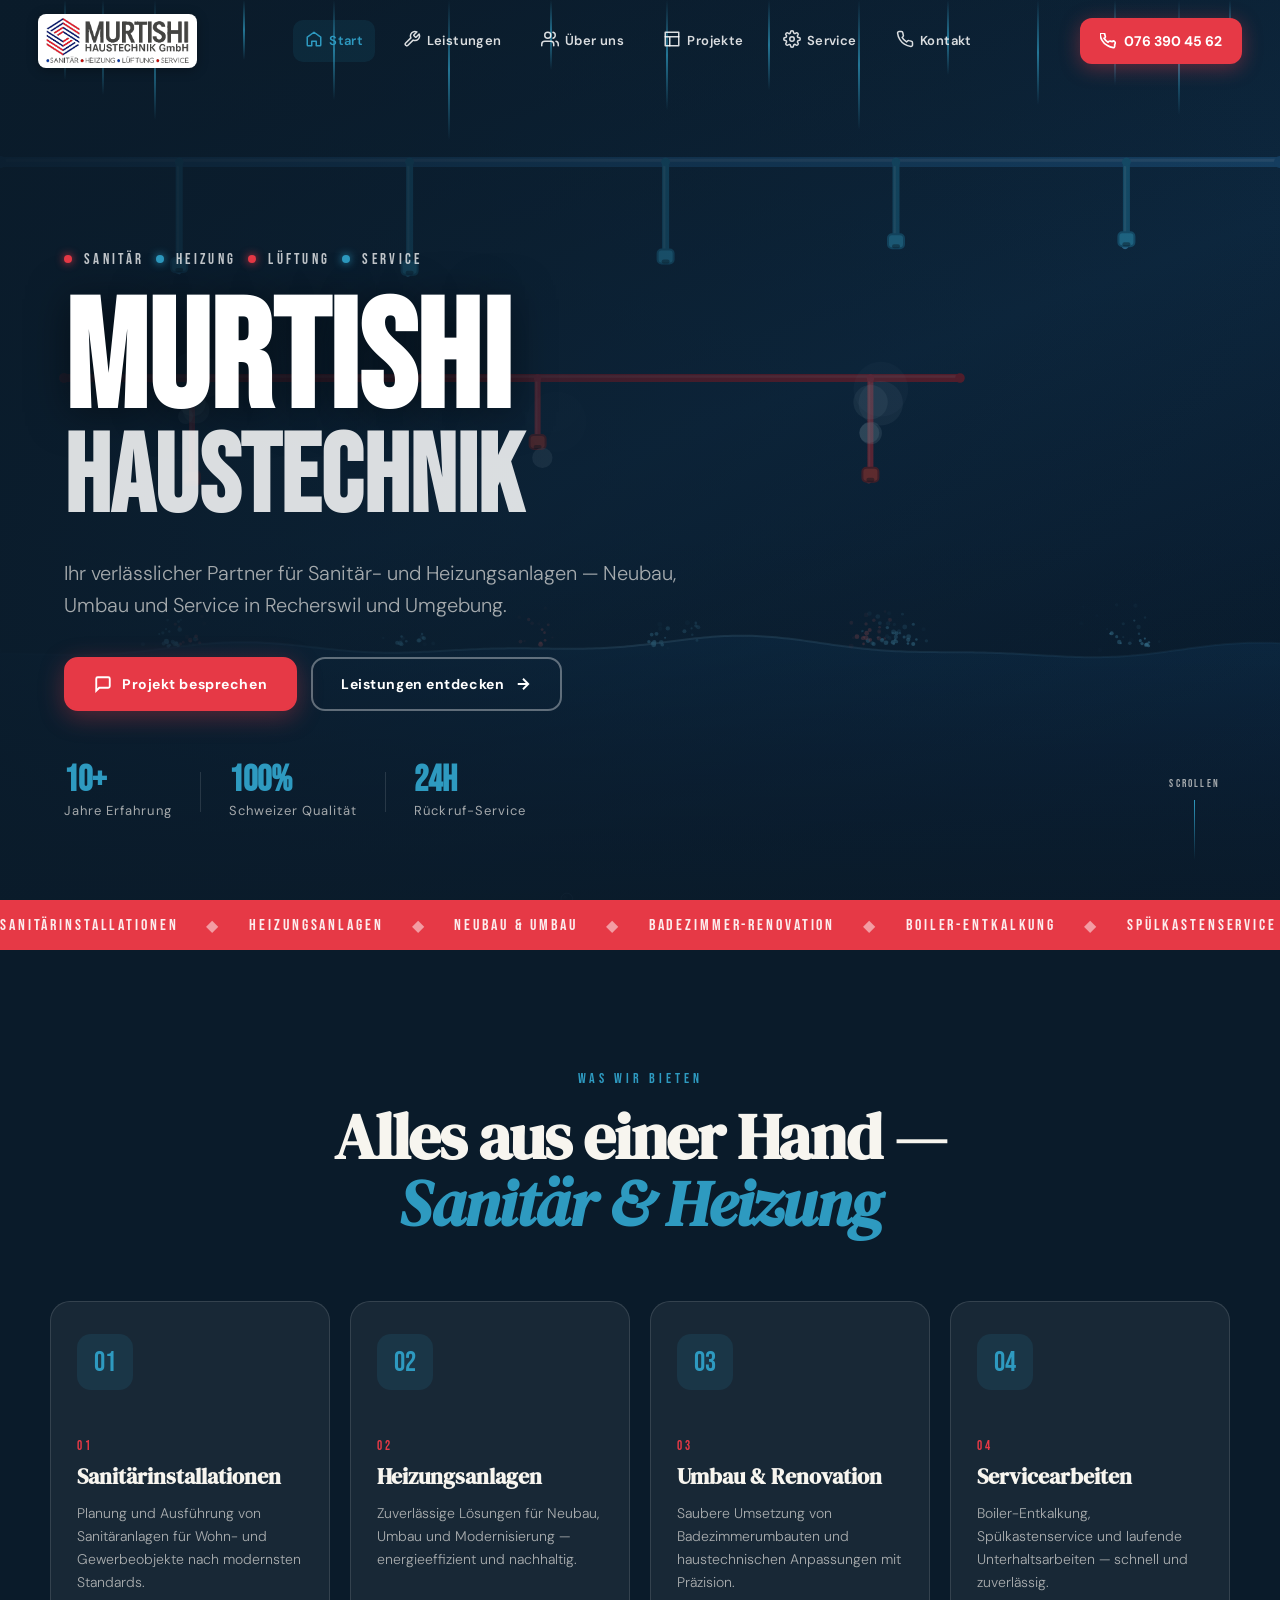
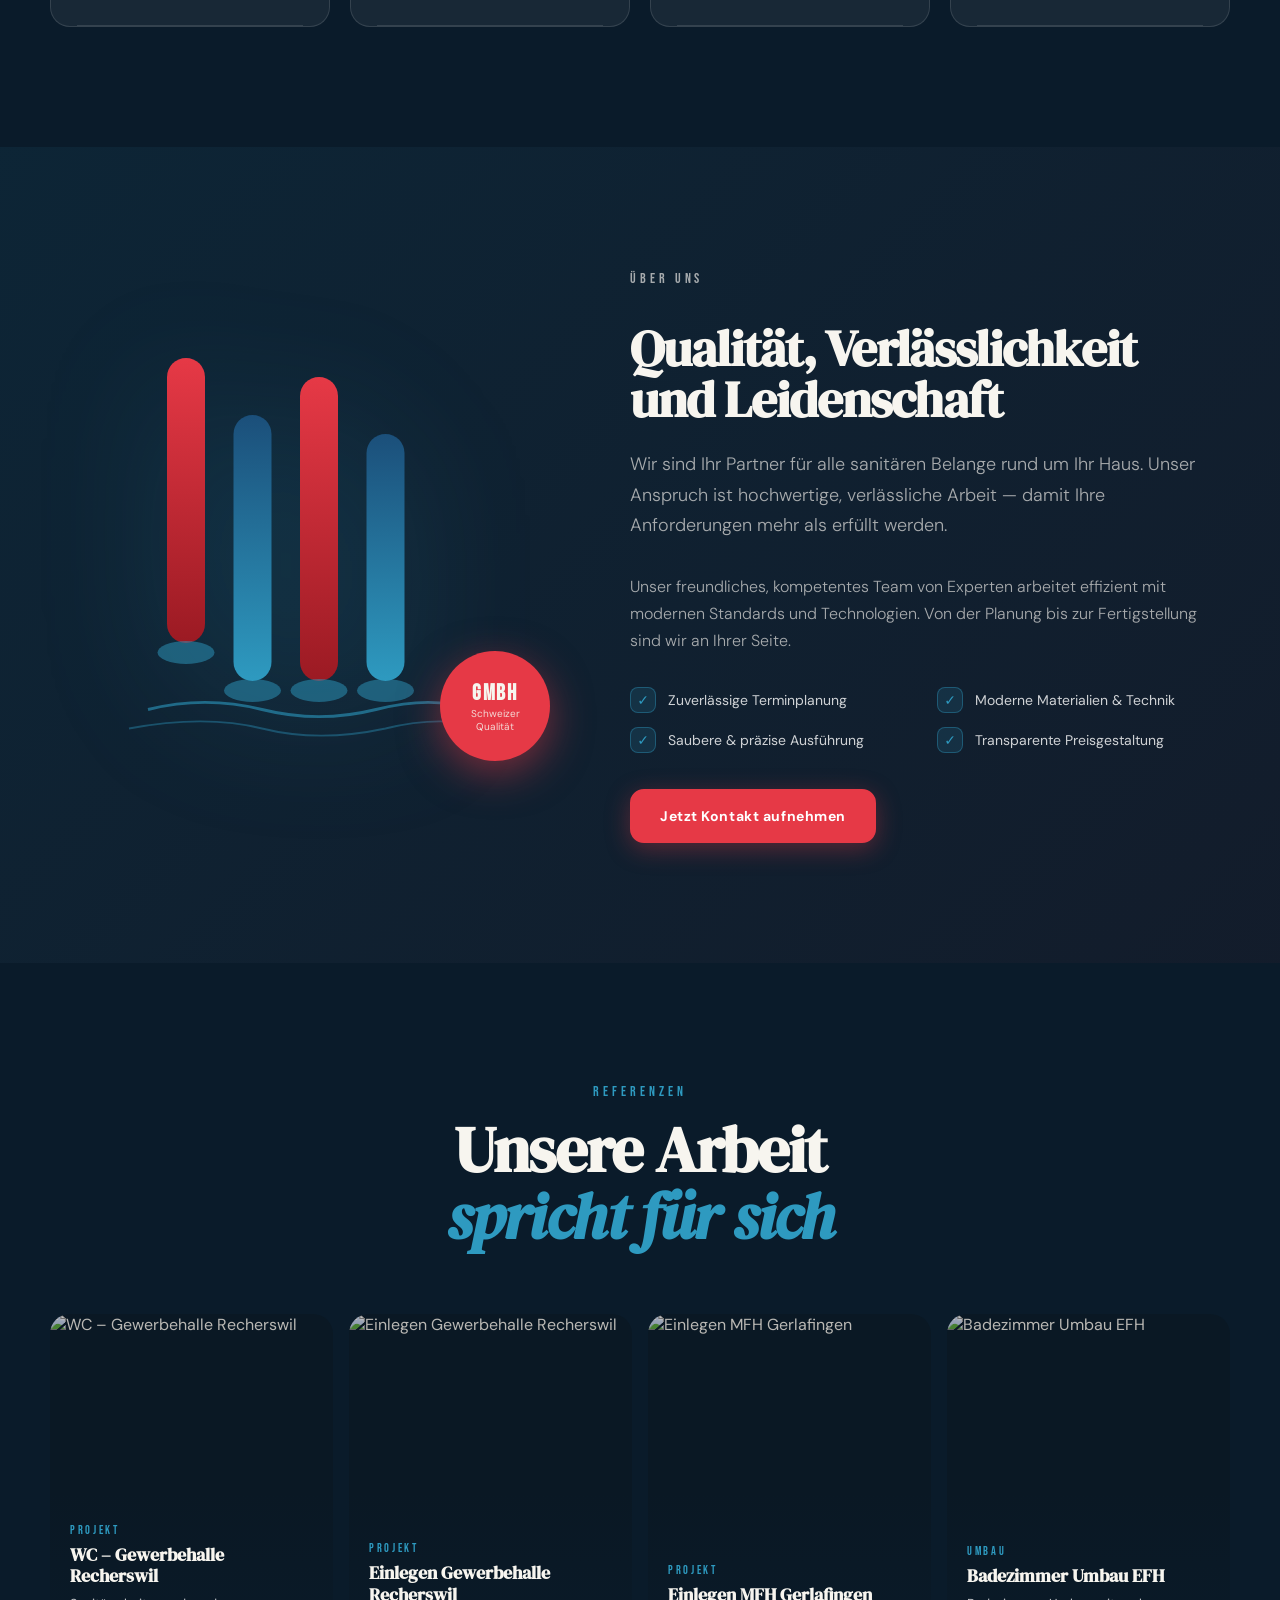
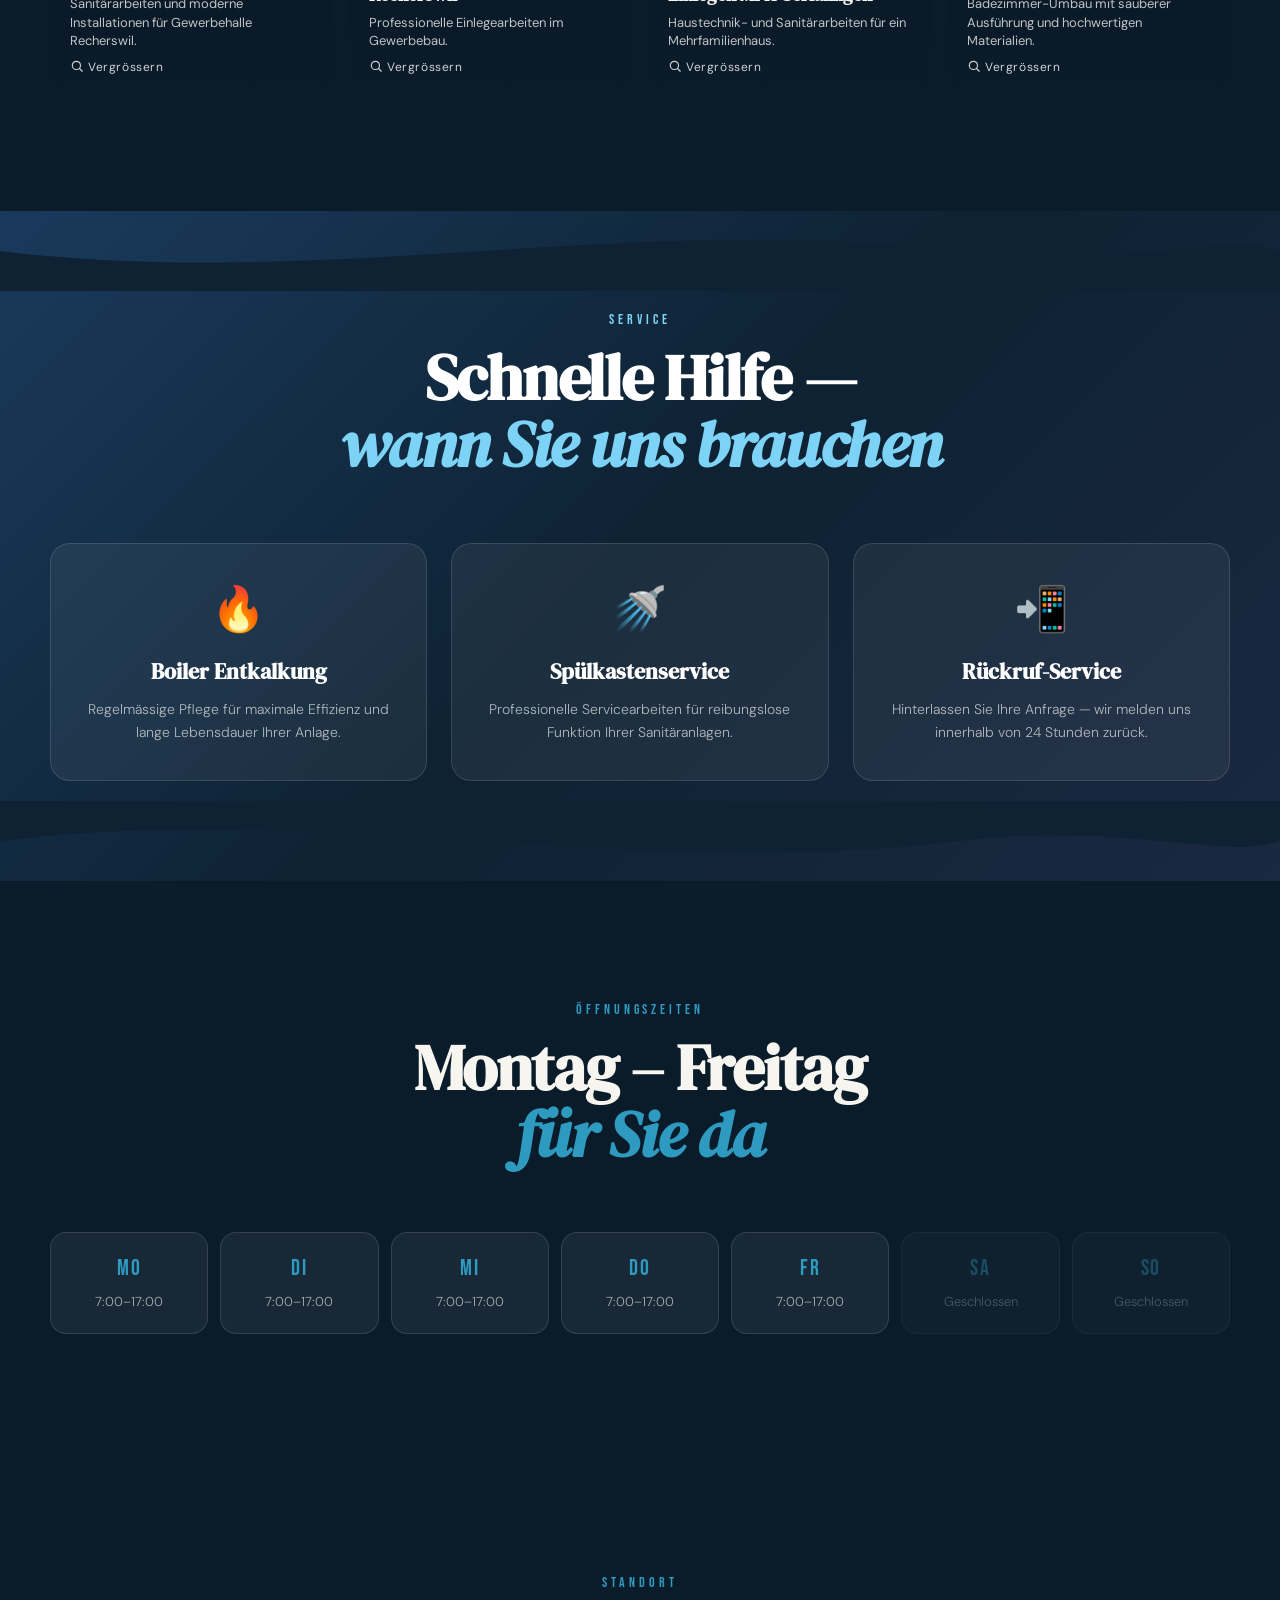
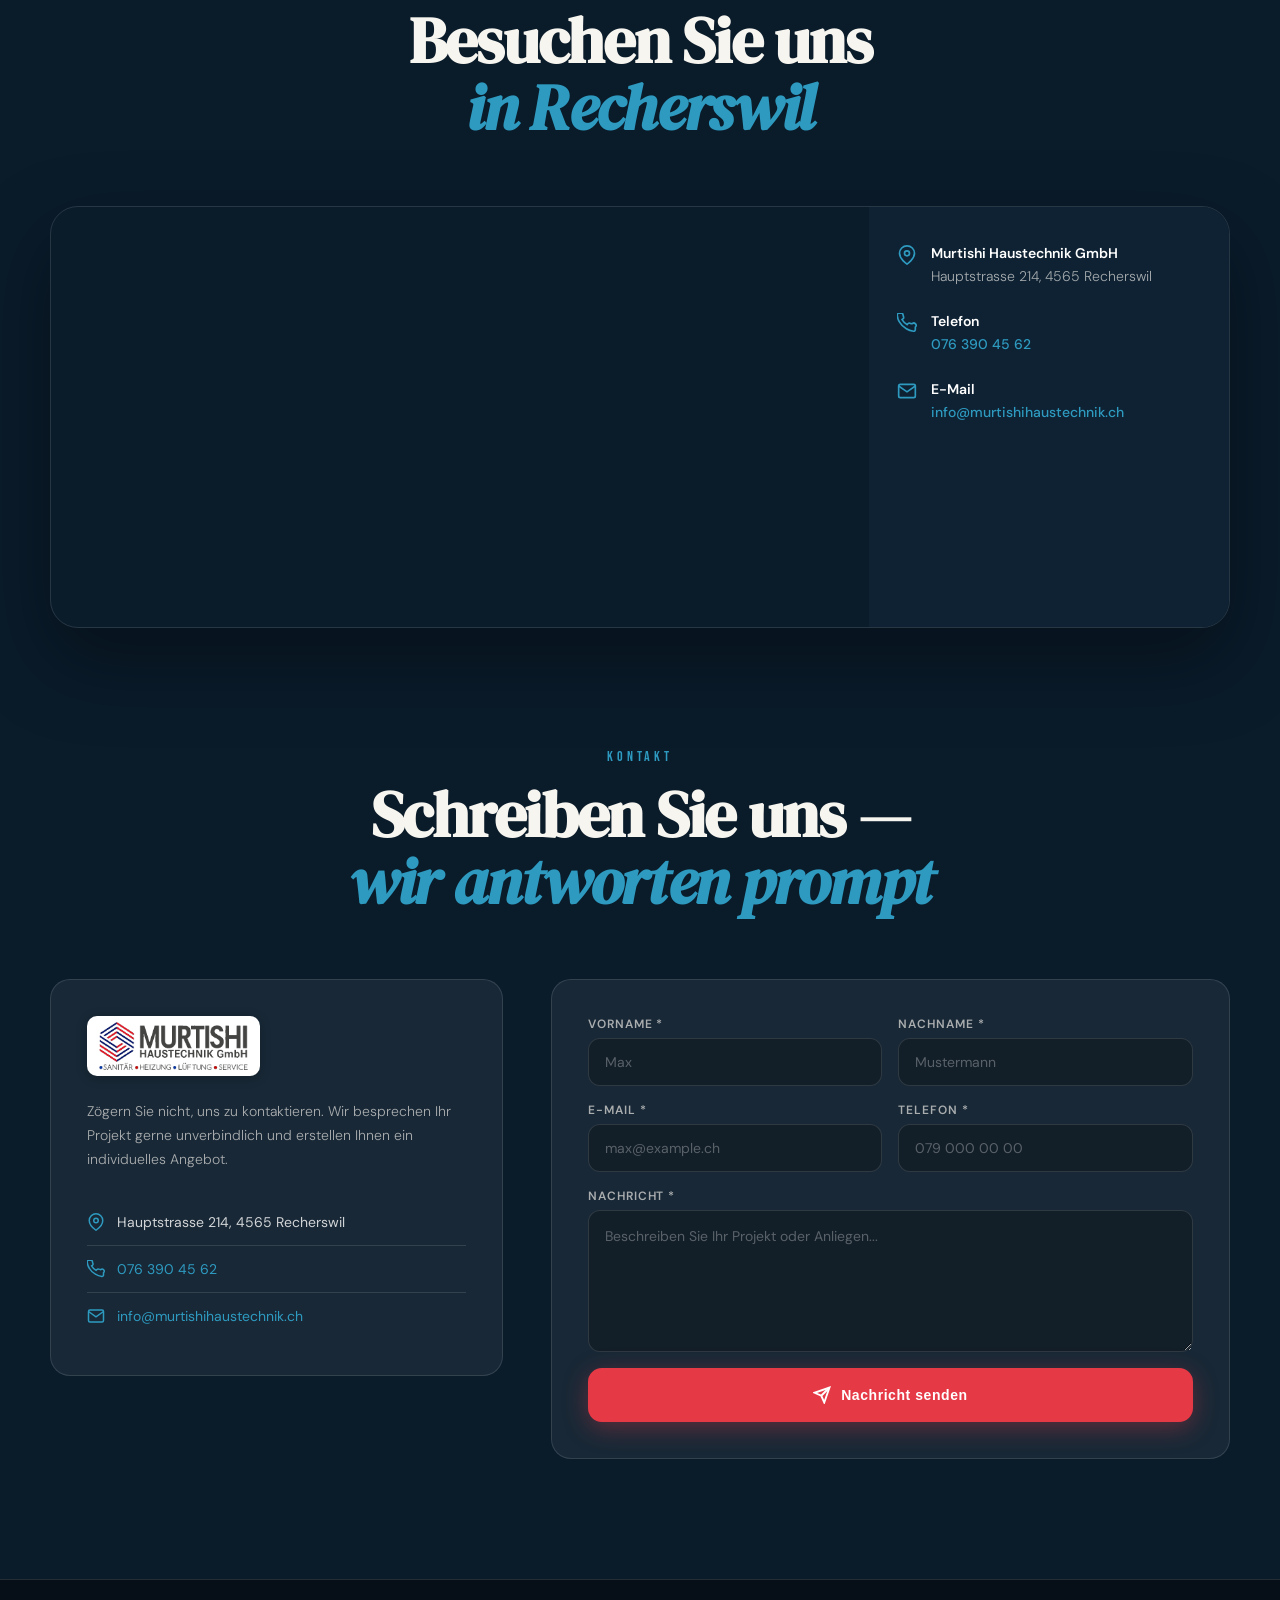
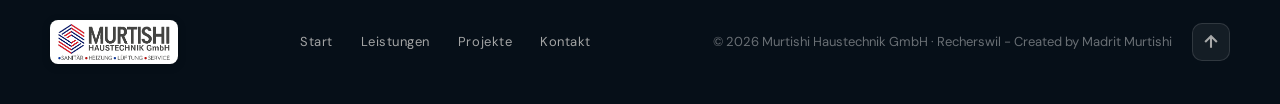
==== commit 7f6c54d8: "Murtishi Haustechnik GmbH" ====
--- a/index.html
+++ b/index.html
@@ -24,12 +24,12 @@
     </button>
 
     <nav class="main-nav" id="mainNav">
-      <a href="#home" class="nav-link"><span class="nav-icon">🏠</span><span>Start</span></a>
-      <a href="#leistungen" class="nav-link"><span class="nav-icon">🔧</span><span>Leistungen</span></a>
-      <a href="#ueber-uns" class="nav-link"><span class="nav-icon">👥</span><span>Über uns</span></a>
-      <a href="#projekte" class="nav-link"><span class="nav-icon">📐</span><span>Projekte</span></a>
-      <a href="#service" class="nav-link"><span class="nav-icon">⚙️</span><span>Service</span></a>
-      <a href="#kontakt" class="nav-link"><span class="nav-icon">📞</span><span>Kontakt</span></a>
+      <a href="#home" class="nav-link"><span class="nav-icon"><svg width="18" height="18" viewBox="0 0 24 24" fill="none" stroke="currentColor" stroke-width="2" stroke-linecap="round" stroke-linejoin="round"><path d="M3 9.5 12 3l9 6.5V20a1 1 0 0 1-1 1h-5v-6H9v6H4a1 1 0 0 1-1-1V9.5Z"/></svg></span><span>Start</span></a>
+      <a href="#leistungen" class="nav-link"><span class="nav-icon"><svg width="18" height="18" viewBox="0 0 24 24" fill="none" stroke="currentColor" stroke-width="2" stroke-linecap="round" stroke-linejoin="round"><path d="M14.7 6.3a1 1 0 0 0 0 1.4l1.6 1.6a1 1 0 0 0 1.4 0l3.77-3.77a6 6 0 0 1-7.94 7.94l-6.91 6.91a2.12 2.12 0 0 1-3-3l6.91-6.91a6 6 0 0 1 7.94-7.94l-3.76 3.76Z"/></svg></span><span>Leistungen</span></a>
+      <a href="#ueber-uns" class="nav-link"><span class="nav-icon"><svg width="18" height="18" viewBox="0 0 24 24" fill="none" stroke="currentColor" stroke-width="2" stroke-linecap="round" stroke-linejoin="round"><path d="M17 21v-2a4 4 0 0 0-4-4H5a4 4 0 0 0-4 4v2"/><circle cx="9" cy="7" r="4"/><path d="M23 21v-2a4 4 0 0 0-3-3.87"/><path d="M16 3.13a4 4 0 0 1 0 7.75"/></svg></span><span>Über uns</span></a>
+      <a href="#projekte" class="nav-link"><span class="nav-icon"><svg width="18" height="18" viewBox="0 0 24 24" fill="none" stroke="currentColor" stroke-width="2" stroke-linecap="round" stroke-linejoin="round"><path d="M3 3h18v18H3z"/><path d="M3 9h18M9 21V9"/></svg></span><span>Projekte</span></a>
+      <a href="#service" class="nav-link"><span class="nav-icon"><svg width="18" height="18" viewBox="0 0 24 24" fill="none" stroke="currentColor" stroke-width="2" stroke-linecap="round" stroke-linejoin="round"><circle cx="12" cy="12" r="3"/><path d="M19.4 15a1.65 1.65 0 0 0 .33 1.82l.06.06a2 2 0 1 1-2.83 2.83l-.06-.06a1.65 1.65 0 0 0-1.82-.33 1.65 1.65 0 0 0-1 1.51V21a2 2 0 0 1-4 0v-.09A1.65 1.65 0 0 0 9 19.4a1.65 1.65 0 0 0-1.82.33l-.06.06a2 2 0 1 1-2.83-2.83l.06-.06a1.65 1.65 0 0 0 .33-1.82 1.65 1.65 0 0 0-1.51-1H3a2 2 0 0 1 0-4h.09A1.65 1.65 0 0 0 4.6 9a1.65 1.65 0 0 0-.33-1.82l-.06-.06a2 2 0 1 1 2.83-2.83l.06.06a1.65 1.65 0 0 0 1.82.33H9a1.65 1.65 0 0 0 1-1.51V3a2 2 0 0 1 4 0v.09a1.65 1.65 0 0 0 1 1.51 1.65 1.65 0 0 0 1.82-.33l.06-.06a2 2 0 1 1 2.83 2.83l-.06.06a1.65 1.65 0 0 0-.33 1.82V9a1.65 1.65 0 0 0 1.51 1H21a2 2 0 0 1 0 4h-.09a1.65 1.65 0 0 0-1.51 1z"/></svg></span><span>Service</span></a>
+      <a href="#kontakt" class="nav-link"><span class="nav-icon"><svg width="18" height="18" viewBox="0 0 24 24" fill="none" stroke="currentColor" stroke-width="2" stroke-linecap="round" stroke-linejoin="round"><path d="M22 16.92v3a2 2 0 0 1-2.18 2 19.79 19.79 0 0 1-8.63-3.07 19.5 19.5 0 0 1-6-6A19.79 19.79 0 0 1 2.12 4.18 2 2 0 0 1 4.11 2h3a2 2 0 0 1 2 1.72c.13 1 .35 1.99.66 2.94a2 2 0 0 1-.45 2.11L8.09 9.91a16 16 0 0 0 6 6l1.27-1.27a2 2 0 0 1 2.11-.45c.95.31 1.94.53 2.94.66A2 2 0 0 1 22 16.92Z"/></svg></span><span>Kontakt</span></a>
     </nav>
 
     <a class="nav-cta" href="tel:+41763904562">
@@ -284,17 +284,17 @@
         </div>
         <div class="service-cards">
           <article class="svcard reveal">
-            <div class="svcard-icon">🔥</div>
+            <div class="svcard-icon"><svg width="28" height="28" viewBox="0 0 24 24" fill="none" stroke="currentColor" stroke-width="2" stroke-linecap="round" stroke-linejoin="round"><path d="M12 22a7 7 0 0 0 7-7c0-2-1-3.5-2.5-5.5C14.5 7.5 13 5 12 2c-1 3-2.5 5.5-4.5 7.5C6 11.5 5 13 5 15a7 7 0 0 0 7 7Z"/></svg></div>
             <h3>Boiler Entkalkung</h3>
             <p>Regelmässige Pflege für maximale Effizienz und lange Lebensdauer Ihrer Anlage.</p>
           </article>
           <article class="svcard reveal">
-            <div class="svcard-icon">🚿</div>
+            <div class="svcard-icon"><svg width="28" height="28" viewBox="0 0 24 24" fill="none" stroke="currentColor" stroke-width="2" stroke-linecap="round" stroke-linejoin="round"><path d="M4 12h16M7 12V6a1 1 0 0 1 1-1h0a5 5 0 0 1 5 5v2"/><path d="M6 12v6a2 2 0 0 0 2 2h8a2 2 0 0 0 2-2v-6"/></svg></div>
             <h3>Spülkastenservice</h3>
             <p>Professionelle Servicearbeiten für reibungslose Funktion Ihrer Sanitäranlagen.</p>
           </article>
           <article class="svcard reveal">
-            <div class="svcard-icon">📲</div>
+            <div class="svcard-icon"><svg width="28" height="28" viewBox="0 0 24 24" fill="none" stroke="currentColor" stroke-width="2" stroke-linecap="round" stroke-linejoin="round"><rect x="5" y="2" width="14" height="20" rx="2"/><path d="M12 18h.01"/></svg></div>
             <h3>Rückruf-Service</h3>
             <p>Hinterlassen Sie Ihre Anfrage — wir melden uns innerhalb von 24 Stunden zurück.</p>
           </article>
--- a/style.css
+++ b/style.css
@@ -777,7 +777,8 @@
 @media (max-width: 1040px) {
   .main-nav {
     position: fixed;
-    top: 80px; left: 12px; right: 12px;
+    top: 84px; right: 14px; left: auto;
+    width: min(320px, calc(100vw - 28px));
     display: flex;
     flex-direction: column;
     align-items: stretch;
@@ -790,6 +791,7 @@
     visibility: hidden;
     pointer-events: none;
     transform: translateY(-10px);
+    transform-origin: top right;
     transition: opacity 0.25s, transform 0.25s, visibility 0.25s;
   }
   .main-nav.is-open {
@@ -857,16 +859,17 @@
   .menu-toggle { display:flex !important; align-items:center; justify-content:center; z-index:10002; }
   .main-nav {
     position: fixed !important;
-    top: 74px !important;
-    left: 14px !important;
+    top: 84px !important;
     right: 14px !important;
+    left: auto !important;
+    width: min(320px, calc(100vw - 28px)) !important;
     display: flex !important;
     flex-direction: column !important;
     align-items: stretch !important;
     gap: 6px !important;
     padding: 14px !important;
     border: 1px solid rgba(255,255,255,.12) !important;
-    border-radius: 20px !important;
+    border-radius: 18px !important;
     background: rgba(7,21,37,.98) !important;
     box-shadow: 0 24px 70px rgba(0,0,0,.45) !important;
     backdrop-filter: blur(18px) !important;
@@ -876,10 +879,11 @@
     visibility: hidden !important;
     pointer-events: none !important;
     transform: translateY(-10px) scale(.98) !important;
+    transform-origin: top right !important;
     transition: opacity .22s ease, transform .22s ease, visibility .22s ease !important;
   }
   .main-nav.is-open { opacity: 1 !important; visibility: visible !important; pointer-events: auto !important; transform: translateY(0) scale(1) !important; }
-  .main-nav .nav-link { min-height: 48px; justify-content:center; border-radius: 12px; width:100%; }
+  .main-nav .nav-link { min-height: 48px; justify-content:flex-start; border-radius: 12px; width:100%; }
   .hero { min-height: 100svh; padding: 110px 24px 58px; align-items:flex-end; }
   .hero-content { max-width: 760px; }
   .hero-title .line1 { font-size: clamp(64px, 15vw, 126px); }
@@ -896,7 +900,7 @@
   .topbar { height: 66px; padding: 0 14px; }
   .brand-logo { max-height: 42px; }
   .menu-toggle { width:42px; height:42px; }
-  .main-nav { top:66px !important; left:10px !important; right:10px !important; }
+  .main-nav { top:78px !important; right:10px !important; left:auto !important; width: min(300px, calc(100vw - 20px)) !important; }
   .hero { padding: 96px 16px 44px; min-height: 100svh; }
   .hero-tag { font-size: 12px; gap: 8px; flex-wrap: wrap; letter-spacing: .12em; }
   .hero-title { margin-bottom: 20px; }
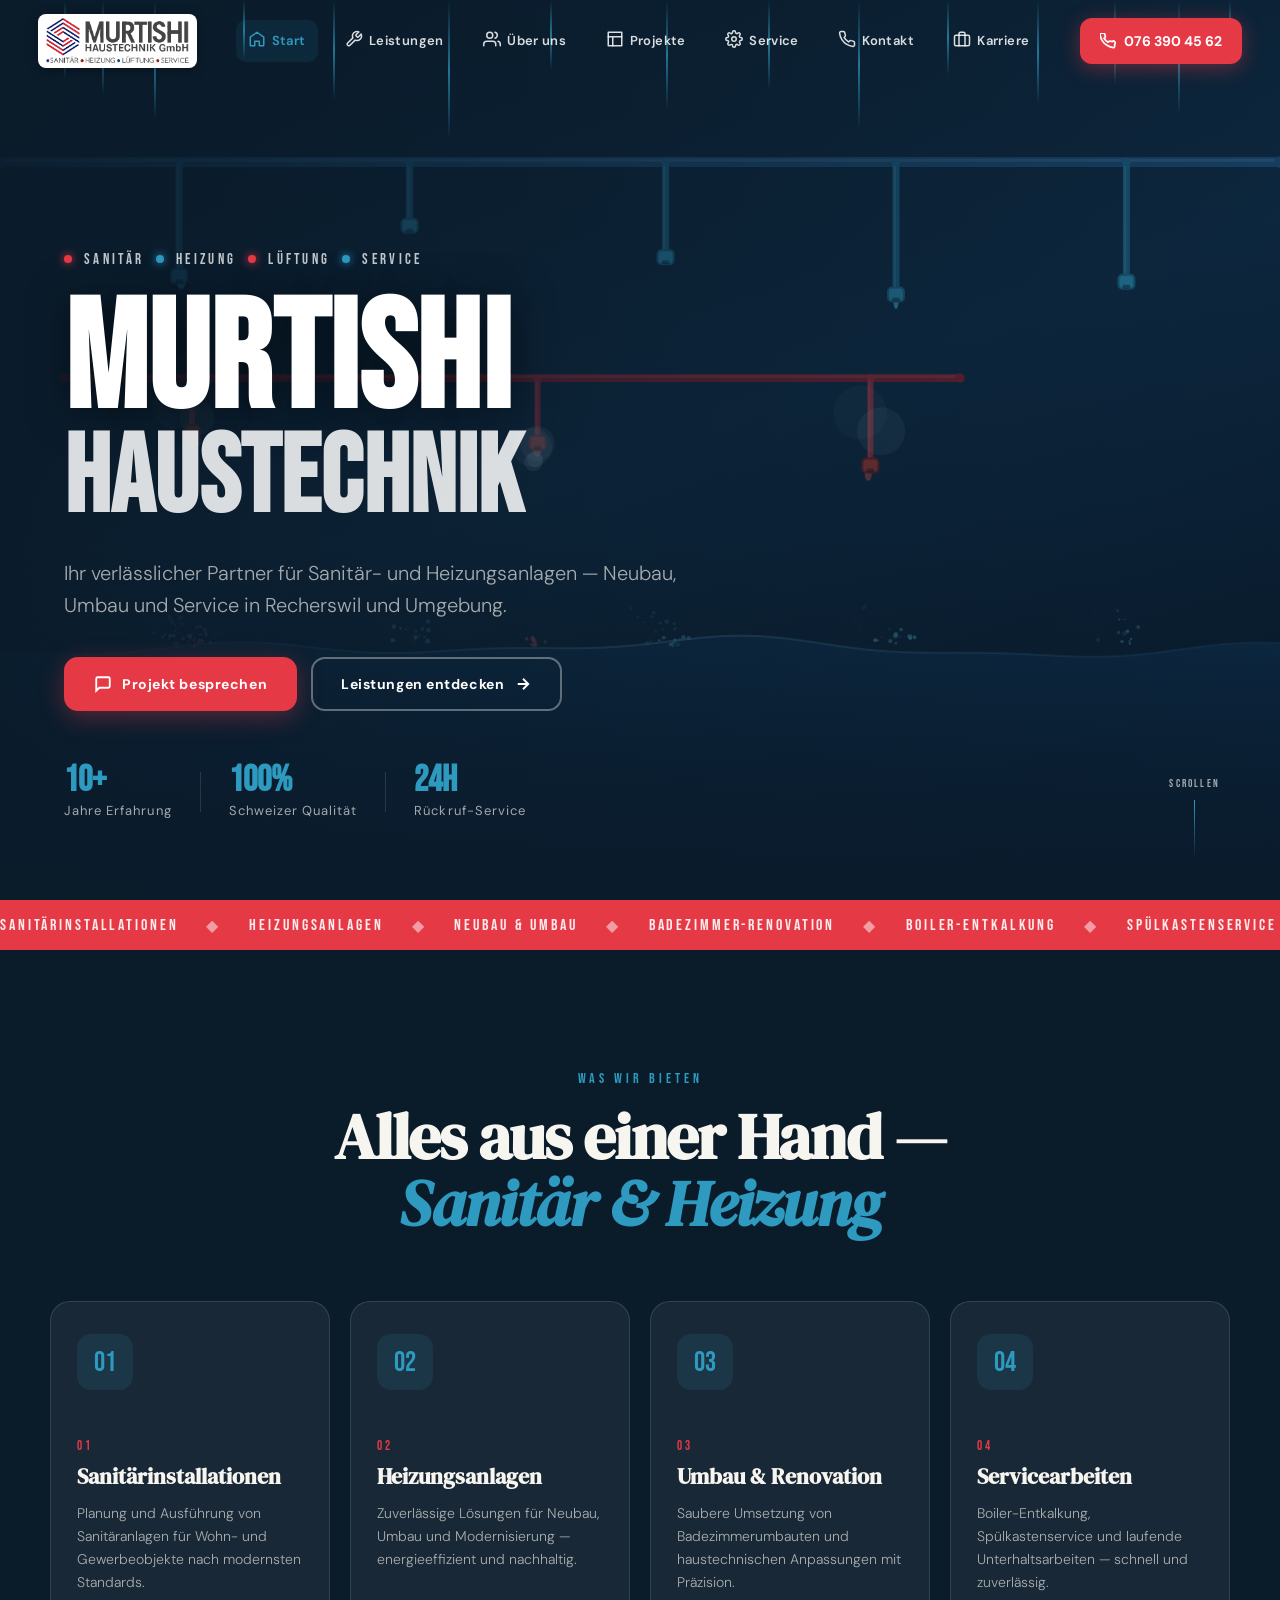
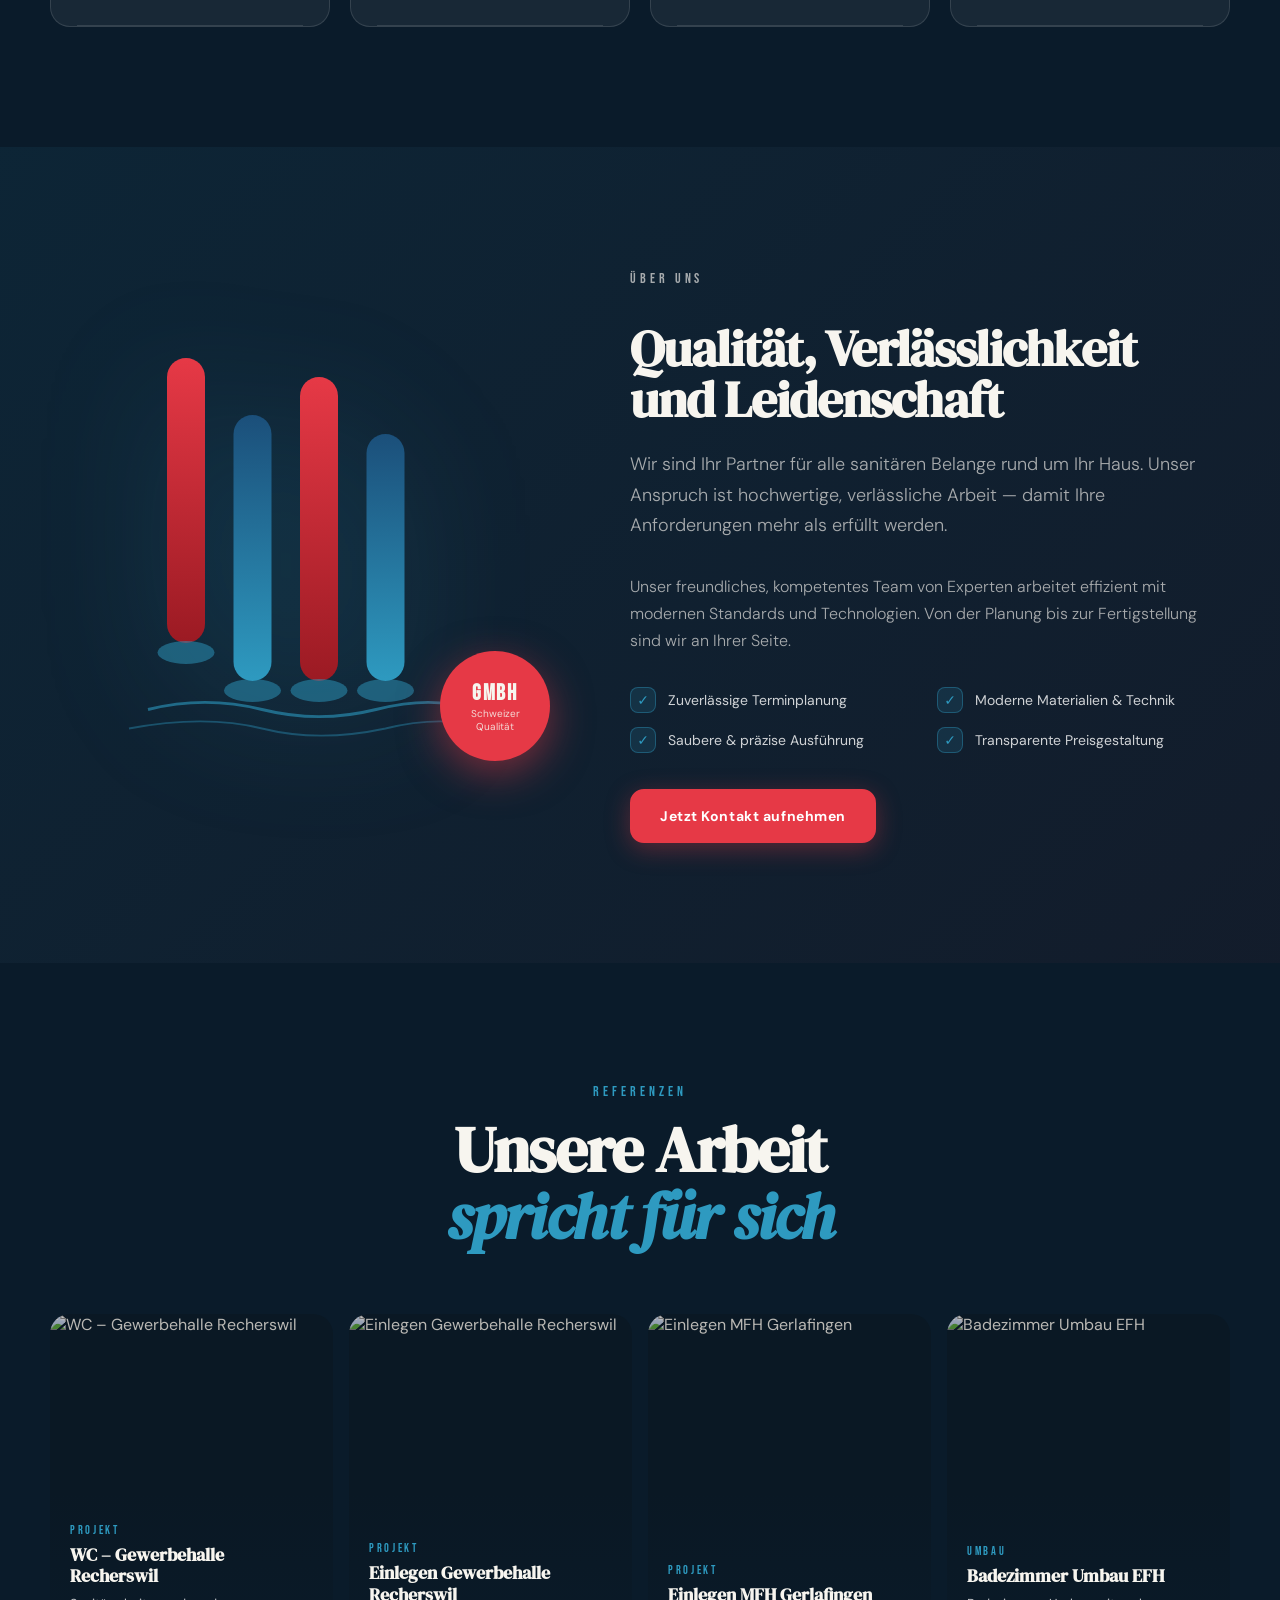
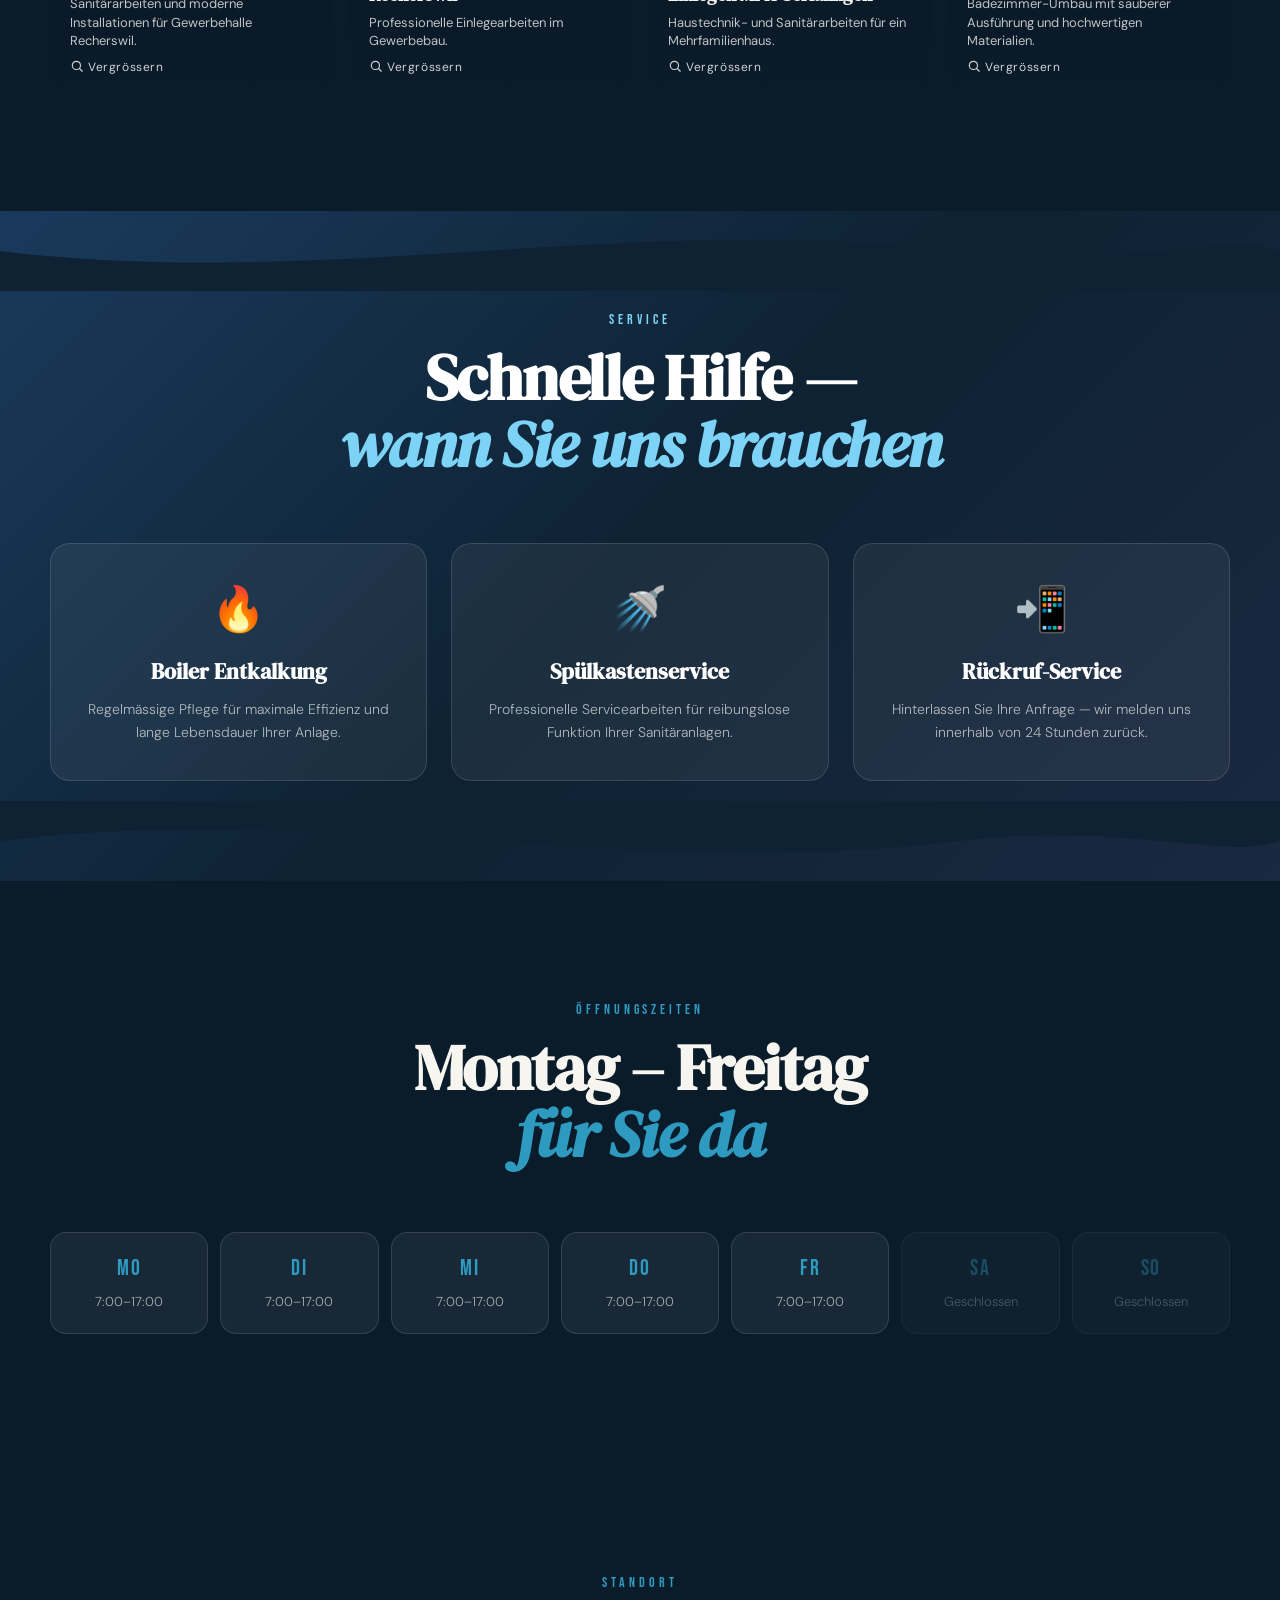
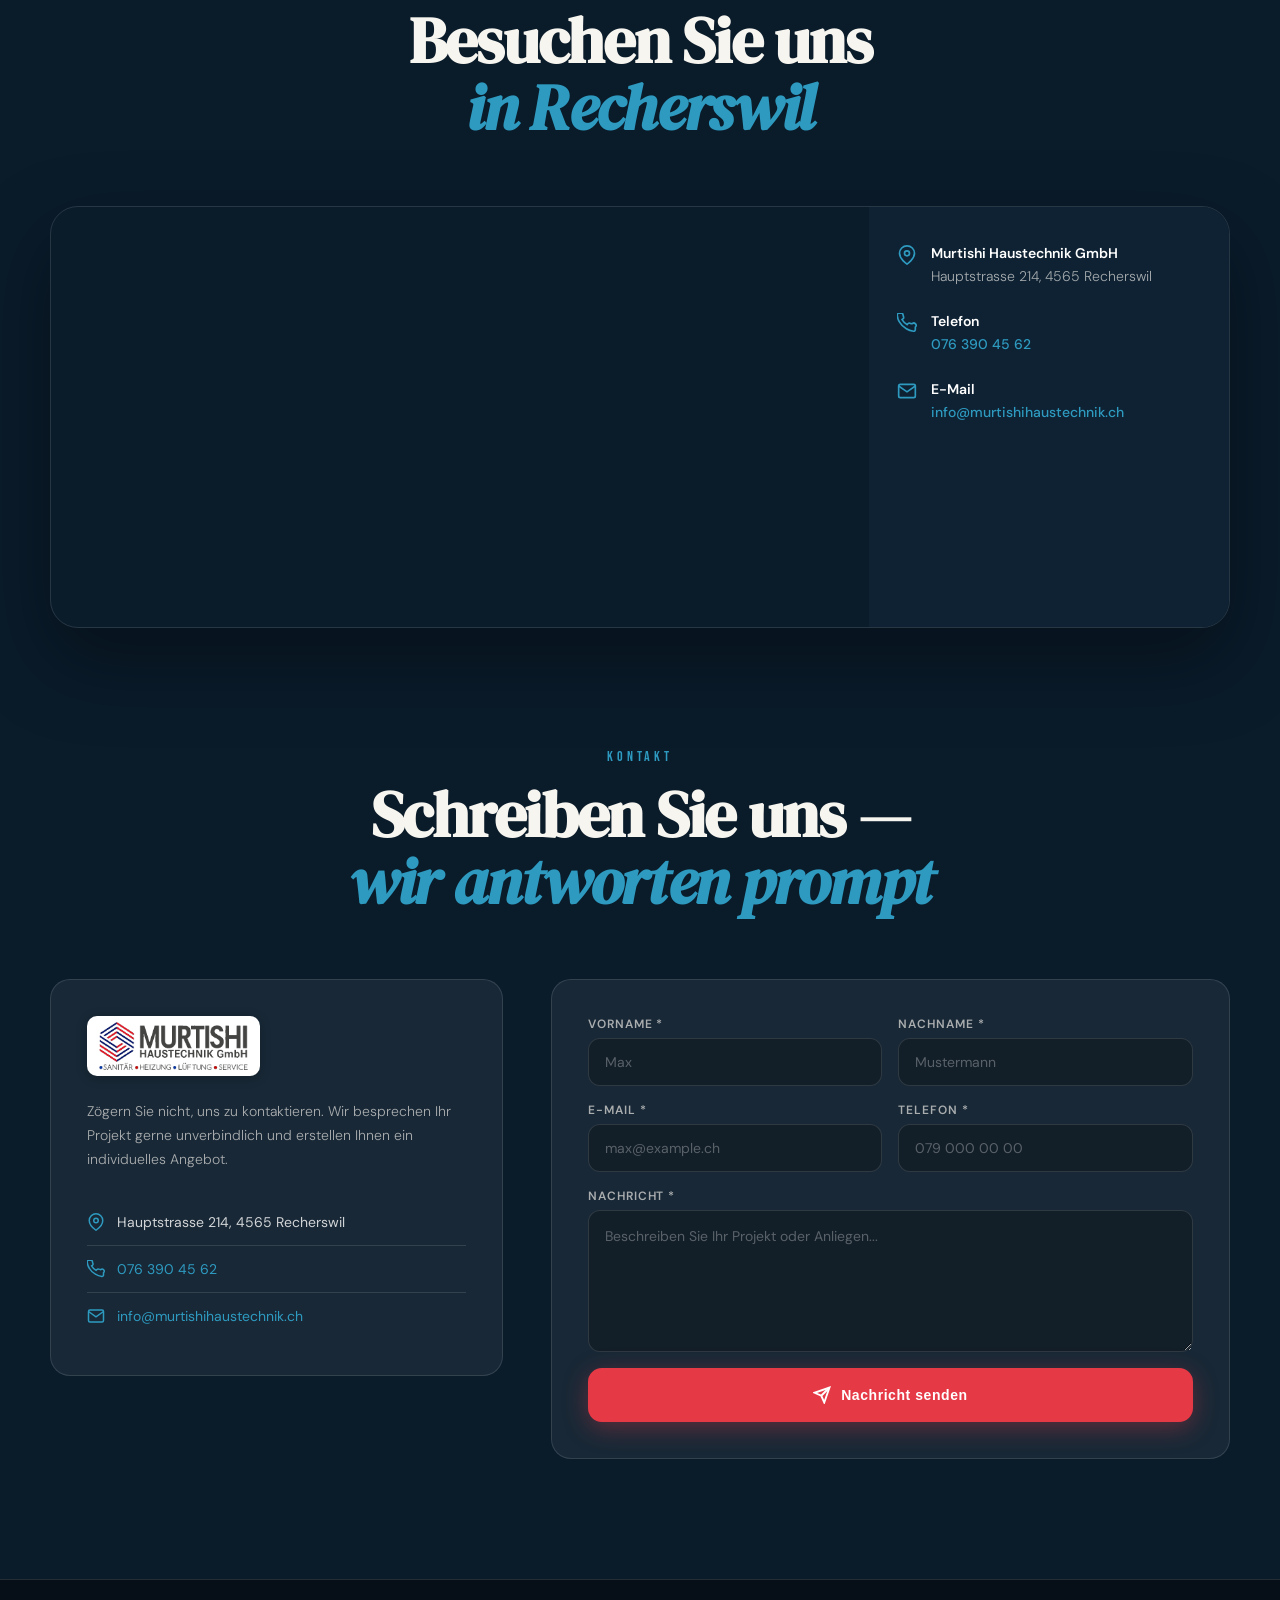
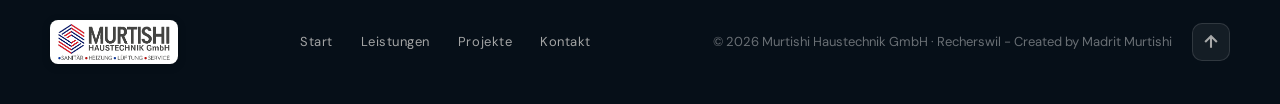
==== commit 3d1ed6f7: "Neue Version" ====
--- a/index.html
+++ b/index.html
@@ -30,6 +30,7 @@
       <a href="#projekte" class="nav-link"><span class="nav-icon"><svg width="18" height="18" viewBox="0 0 24 24" fill="none" stroke="currentColor" stroke-width="2" stroke-linecap="round" stroke-linejoin="round"><path d="M3 3h18v18H3z"/><path d="M3 9h18M9 21V9"/></svg></span><span>Projekte</span></a>
       <a href="#service" class="nav-link"><span class="nav-icon"><svg width="18" height="18" viewBox="0 0 24 24" fill="none" stroke="currentColor" stroke-width="2" stroke-linecap="round" stroke-linejoin="round"><circle cx="12" cy="12" r="3"/><path d="M19.4 15a1.65 1.65 0 0 0 .33 1.82l.06.06a2 2 0 1 1-2.83 2.83l-.06-.06a1.65 1.65 0 0 0-1.82-.33 1.65 1.65 0 0 0-1 1.51V21a2 2 0 0 1-4 0v-.09A1.65 1.65 0 0 0 9 19.4a1.65 1.65 0 0 0-1.82.33l-.06.06a2 2 0 1 1-2.83-2.83l.06-.06a1.65 1.65 0 0 0 .33-1.82 1.65 1.65 0 0 0-1.51-1H3a2 2 0 0 1 0-4h.09A1.65 1.65 0 0 0 4.6 9a1.65 1.65 0 0 0-.33-1.82l-.06-.06a2 2 0 1 1 2.83-2.83l.06.06a1.65 1.65 0 0 0 1.82.33H9a1.65 1.65 0 0 0 1-1.51V3a2 2 0 0 1 4 0v.09a1.65 1.65 0 0 0 1 1.51 1.65 1.65 0 0 0 1.82-.33l.06-.06a2 2 0 1 1 2.83 2.83l-.06.06a1.65 1.65 0 0 0-.33 1.82V9a1.65 1.65 0 0 0 1.51 1H21a2 2 0 0 1 0 4h-.09a1.65 1.65 0 0 0-1.51 1z"/></svg></span><span>Service</span></a>
       <a href="#kontakt" class="nav-link"><span class="nav-icon"><svg width="18" height="18" viewBox="0 0 24 24" fill="none" stroke="currentColor" stroke-width="2" stroke-linecap="round" stroke-linejoin="round"><path d="M22 16.92v3a2 2 0 0 1-2.18 2 19.79 19.79 0 0 1-8.63-3.07 19.5 19.5 0 0 1-6-6A19.79 19.79 0 0 1 2.12 4.18 2 2 0 0 1 4.11 2h3a2 2 0 0 1 2 1.72c.13 1 .35 1.99.66 2.94a2 2 0 0 1-.45 2.11L8.09 9.91a16 16 0 0 0 6 6l1.27-1.27a2 2 0 0 1 2.11-.45c.95.31 1.94.53 2.94.66A2 2 0 0 1 22 16.92Z"/></svg></span><span>Kontakt</span></a>
+      <a href="karriere.html" class="nav-link" style="color:var(--blue)"><span class="nav-icon"><svg width="18" height="18" viewBox="0 0 24 24" fill="none" stroke="currentColor" stroke-width="2" stroke-linecap="round" stroke-linejoin="round"><rect x="2" y="7" width="20" height="14" rx="2"/><path d="M16 21V5a2 2 0 0 0-2-2h-4a2 2 0 0 0-2 2v16"/></svg></span><span>Karriere</span></a>
     </nav>
 
     <a class="nav-cta" href="tel:+41763904562">
